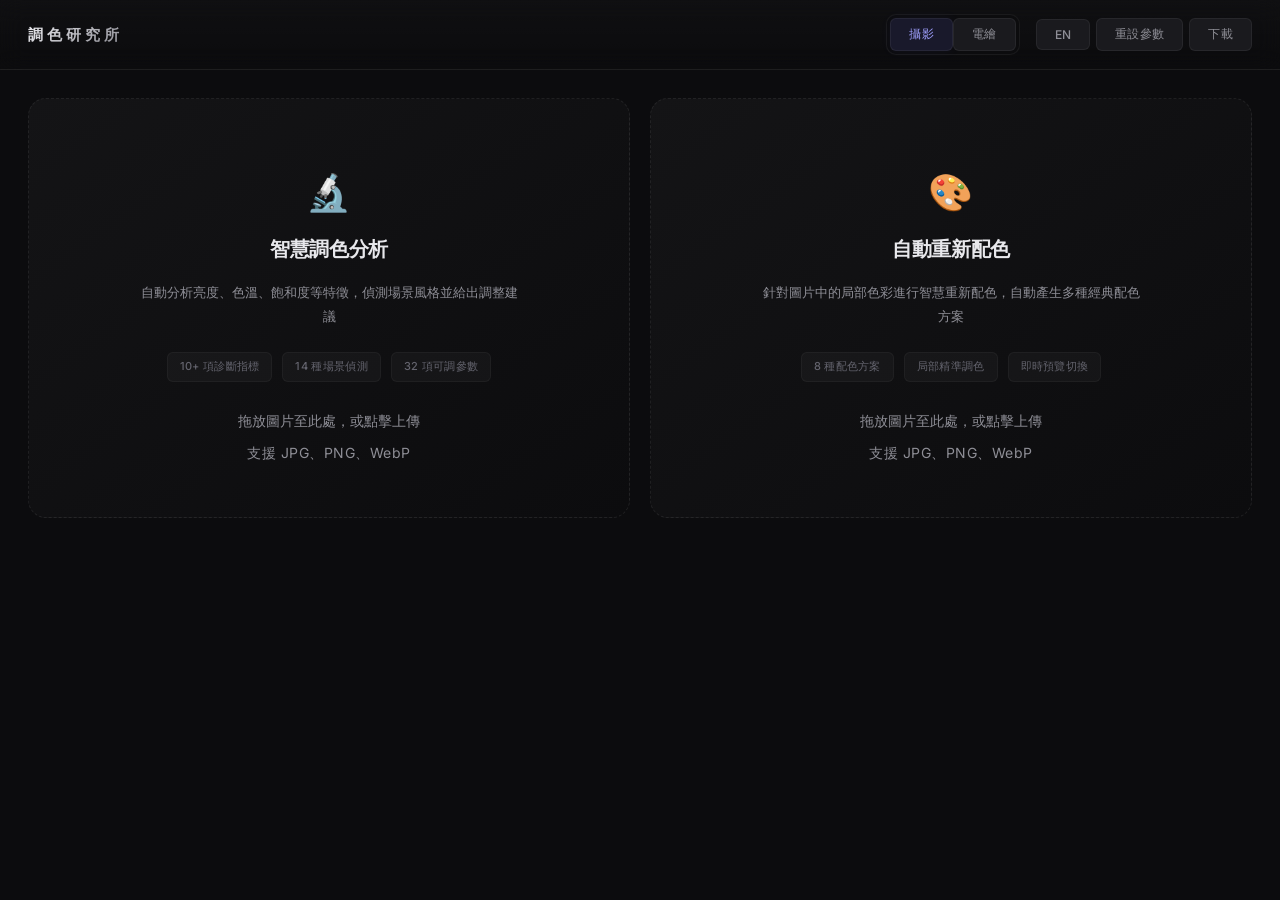
==== index.html @ 65591a21 "Add smart recolor engine and rebrand to ToneLab Introduce js/recolor.js with 8 color harmony schemes" ====
<!DOCTYPE html>
<html lang="zh-Hant">
<head>
  <meta charset="UTF-8">
  <meta name="viewport" content="width=device-width, initial-scale=1.0">
  <title>ToneLab</title>
  <link rel="stylesheet" href="css/style.css?v=11">
</head>
<body>

  <header>
    <h1 id="app-title">調色研究所</h1>
    <div class="header-actions">
      <div class="mode-toggle" id="mode-toggle">
        <button id="mode-photo" class="mode-btn active">攝影</button>
        <button id="mode-illustration" class="mode-btn">電繪</button>
      </div>
      <button id="lang-btn">EN</button>
      <button id="back-btn" class="hidden">返回</button>
      <button id="upload-btn" class="hidden">上傳新圖</button>
      <button id="reset-btn">重設參數</button>
      <button id="download-btn">下載</button>
    </div>
  </header>

  <!-- Dual-entry landing -->
  <div id="landing" class="landing">
    <div id="drop-zone" class="drop-zone-card" data-mode="tonelab">
      <div class="drop-card-header">
        <span class="drop-card-icon">🔬</span>
        <h2 id="landing-tone-title" class="drop-card-title">智慧調色分析</h2>
      </div>
      <p id="landing-tone-desc" class="drop-card-desc">自動分析亮度、色溫、飽和度等特徵，偵測場景風格並給出調整建議</p>
      <div class="drop-card-features">
        <span id="landing-tone-f1">10+ 項診斷指標</span>
        <span id="landing-tone-f2">14 種場景偵測</span>
        <span id="landing-tone-f3">32 項可調參數</span>
      </div>
      <div class="drop-card-action">
        <p id="drop-text">拖放圖片至此處，或點擊上傳</p>
        <p id="drop-hint" class="drop-hint">支援 JPG、PNG、WebP</p>
      </div>
    </div>

    <div id="drop-zone-recolor" class="drop-zone-card" data-mode="recolor">
      <div class="drop-card-header">
        <span class="drop-card-icon">🎨</span>
        <h2 id="landing-recolor-title" class="drop-card-title">自動重新配色</h2>
      </div>
      <p id="landing-recolor-desc" class="drop-card-desc">針對圖片中的局部色彩進行智慧重新配色，自動產生多種經典配色方案</p>
      <div class="drop-card-features">
        <span id="landing-recolor-f1">8 種配色方案</span>
        <span id="landing-recolor-f2">局部精準調色</span>
        <span id="landing-recolor-f3">即時預覽切換</span>
      </div>
      <div class="drop-card-action">
        <p id="drop-text-recolor">拖放圖片至此處，或點擊上傳</p>
        <p class="drop-hint" id="drop-hint-recolor">支援 JPG、PNG、WebP</p>
      </div>
    </div>
  </div>
  <input type="file" id="file-input" accept="image/*">
  <input type="file" id="file-input-recolor" accept="image/*">

  <!-- Processing overlay -->
  <div id="processing-overlay" class="hidden">處理中...</div>

  <!-- Workspace (hidden until image loaded) -->
  <div class="workspace hidden">

    <!-- Image comparison -->
    <div class="image-panels">
      <div class="image-panel">
        <h2 id="title-original">原圖</h2>
        <div class="canvas-wrap">
          <canvas id="original-canvas"></canvas>
        </div>
        <div class="histogram-row">
          <div class="histogram-cell"><canvas id="hist-orig-lum" width="256" height="48"></canvas><span class="hist-label-lum">亮度</span></div>
          <div class="histogram-cell"><canvas id="hist-orig-r" width="256" height="48"></canvas><span>R</span></div>
          <div class="histogram-cell"><canvas id="hist-orig-g" width="256" height="48"></canvas><span>G</span></div>
          <div class="histogram-cell"><canvas id="hist-orig-b" width="256" height="48"></canvas><span>B</span></div>
        </div>
      </div>
      <div class="image-panel">
        <h2 id="title-adjusted">調整後</h2>
        <div class="canvas-wrap">
          <canvas id="adjusted-canvas"></canvas>
        </div>
        <div class="histogram-row">
          <div class="histogram-cell"><canvas id="hist-adj-lum" width="256" height="48"></canvas><span class="hist-label-lum">亮度</span></div>
          <div class="histogram-cell"><canvas id="hist-adj-r" width="256" height="48"></canvas><span>R</span></div>
          <div class="histogram-cell"><canvas id="hist-adj-g" width="256" height="48"></canvas><span>G</span></div>
          <div class="histogram-cell"><canvas id="hist-adj-b" width="256" height="48"></canvas><span>B</span></div>
        </div>
      </div>
    </div>

    <!-- Scene Detection -->
    <div class="section-title" id="title-scenes">偵測到的場景風格</div>
    <div id="scenes-panel" class="scenes-row"></div>

    <!-- Diagnosis -->
    <div class="section-title" id="title-diagnosis">診斷結果</div>
    <div class="diagnosis-panels">
      <div class="diagnosis-column">
        <h3 class="diag-column-title" id="diag-title-original">原圖</h3>
        <div id="diagnosis-panel"></div>
      </div>
      <div class="diagnosis-column">
        <h3 class="diag-column-title" id="diag-title-adjusted">調整後</h3>
        <div id="diagnosis-panel-adjusted"></div>
      </div>
    </div>

    <!-- Active adjustments -->
    <div class="section-title" id="title-adjustments">啟用的調整項目</div>
    <div id="adjustments-panel"></div>

    <!-- Presets -->
    <div class="section-title" id="title-presets">預設組合</div>
    <div id="presets-panel" class="presets-grid"></div>

    <!-- Parameter controls -->
    <div class="section-title" id="title-parameters">參數設定</div>
    <div id="controls-panel" class="controls-grid"></div>

  </div>

  <!-- Recolor Workspace (hidden until recolor image loaded) -->
  <div class="recolor-workspace hidden">
    <div class="image-panels">
      <div class="image-panel">
        <h2 id="recolor-title-original">原圖</h2>
        <div class="canvas-wrap">
          <canvas id="recolor-original-canvas"></canvas>
        </div>
      </div>
      <div class="image-panel recolor-result-panel">
        <div class="recolor-result-header">
          <button id="recolor-prev" class="recolor-nav-btn">&larr;</button>
          <h2 id="recolor-scheme-name">配色方案</h2>
          <span id="recolor-scheme-counter" class="recolor-counter">1 / 8</span>
          <button id="recolor-next" class="recolor-nav-btn">&rarr;</button>
        </div>
        <div class="canvas-wrap">
          <canvas id="recolor-adjusted-canvas"></canvas>
        </div>
      </div>
    </div>

    <!-- Recolor Controls -->
    <div class="section-title" id="recolor-title-controls">配色控制</div>
    <div class="recolor-controls-panel" id="recolor-controls-panel">
      <div class="recolor-control-group">
        <div class="recolor-control-header">
          <label class="recolor-control-label" id="recolor-strength-label">效果強度</label>
          <span class="recolor-control-value" id="recolor-strength-value">60%</span>
        </div>
        <input type="range" id="recolor-strength-slider" class="recolor-slider" min="0" max="100" value="60" step="1">
      </div>
      <div class="recolor-control-group recolor-skin-group">
        <div class="recolor-control-header">
          <label class="recolor-control-label" id="recolor-skin-label">膚色保護</label>
          <span class="recolor-control-value" id="recolor-skin-value">0%</span>
        </div>
        <input type="range" id="recolor-skin-slider" class="recolor-slider recolor-skin-range" min="0" max="100" value="0" step="1">
      </div>
      <div class="recolor-control-group recolor-vibrance-group">
        <div class="recolor-control-header">
          <label class="recolor-control-label" id="recolor-vibrance-label">智慧飽和度</label>
          <span class="recolor-control-value" id="recolor-vibrance-value">0</span>
        </div>
        <input type="range" id="recolor-vibrance-slider" class="recolor-slider recolor-vibrance-range" min="-100" max="100" value="0" step="1">
      </div>
      <div class="recolor-control-group recolor-hue-group">
        <div class="recolor-control-header">
          <label class="recolor-control-label" id="recolor-hue-label">基準色相</label>
          <div class="recolor-hue-actions">
            <span class="recolor-control-value" id="recolor-hue-value">自動</span>
            <button id="recolor-hue-auto-btn" class="recolor-auto-btn active" type="button">Auto</button>
          </div>
        </div>
        <div class="recolor-hue-slider-wrap">
          <input type="range" id="recolor-hue-slider" class="recolor-slider recolor-hue-range" min="0" max="360" value="0" step="1">
          <div class="recolor-hue-indicator" id="recolor-hue-indicator"></div>
        </div>
      </div>
    </div>

    <!-- Palette comparison -->
    <div class="section-title" id="recolor-title-palette">配色對照</div>
    <div class="recolor-palette-comparison">
      <div class="recolor-palette-group">
        <span class="diag-label" id="recolor-palette-orig-label">原始色盤</span>
        <div id="recolor-palette-original" class="color-swatches"></div>
      </div>
      <div class="recolor-palette-arrow">→</div>
      <div class="recolor-palette-group">
        <span class="diag-label" id="recolor-palette-new-label">新色盤</span>
        <div id="recolor-palette-new" class="color-swatches"></div>
      </div>
    </div>

    <!-- Scheme selector dots -->
    <div class="section-title" id="recolor-title-schemes">所有配色方案</div>
    <div id="recolor-schemes-panel" class="recolor-schemes-row"></div>

    <!-- Scene Detection (from original image) -->
    <div class="section-title" id="recolor-title-scenes">偵測到的場景風格</div>
    <div id="recolor-scenes-panel" class="scenes-row"></div>

    <!-- Diagnosis (original vs auto-corrected) -->
    <div class="section-title" id="recolor-title-diagnosis">診斷結果</div>
    <div class="diagnosis-panels">
      <div class="diagnosis-column">
        <h3 class="diag-column-title" id="recolor-diag-title-original">原圖</h3>
        <div id="recolor-diagnosis-panel"></div>
      </div>
      <div class="diagnosis-column">
        <h3 class="diag-column-title" id="recolor-diag-title-adjusted">校正後</h3>
        <div id="recolor-diagnosis-panel-adjusted"></div>
      </div>
    </div>

    <!-- Active auto-correction adjustments -->
    <div class="section-title" id="recolor-title-adjustments">自動校正項目</div>
    <div id="recolor-adjustments-panel"></div>
  </div>

  <!-- Scripts: loaded in dependency order -->
  <script src="js/color.js?v=11"></script>
  <script src="js/stats.js?v=11"></script>
  <script src="js/lang.js?v=11"></script>
  <script src="js/analyzer.js?v=11"></script>
  <script src="js/scene.js?v=11"></script>
  <script src="js/strategy.js?v=11"></script>
  <script src="js/adjuster.js?v=11"></script>
  <script src="js/recolor.js?v=11"></script>
  <script src="js/main.js?v=11"></script>
</body>
</html>
---- css/style.css ----
/* style.css — Refined dark UI */

@import url('https://fonts.googleapis.com/css2?family=Inter:wght@300;400;500;600;700&family=JetBrains+Mono:wght@400;500;600&display=swap');

* {
  margin: 0;
  padding: 0;
  box-sizing: border-box;
}

:root {
  --bg-primary: #0c0c0e;
  --bg-secondary: #141416;
  --bg-tertiary: #1a1a1e;
  --bg-hover: #222228;
  --bg-elevated: #1e1e24;
  --border: rgba(255, 255, 255, 0.06);
  --border-subtle: rgba(255, 255, 255, 0.04);
  --border-accent: rgba(255, 255, 255, 0.12);
  --text-primary: #e8e8ec;
  --text-secondary: #8e8e96;
  --text-dim: #64646e;
  --accent: #7c7cff;
  --accent-soft: rgba(124, 124, 255, 0.12);
  --accent-glow: rgba(124, 124, 255, 0.06);
  --active: #a0a0ff;
  --inactive: #3a3a42;
  --green-soft: rgba(100, 200, 120, 0.15);
  --green-text: #7cd690;
  --radius-sm: 6px;
  --radius-md: 10px;
  --radius-lg: 14px;
  --radius-xl: 18px;
  --shadow-sm: 0 1px 2px rgba(0, 0, 0, 0.3);
  --shadow-md: 0 4px 16px rgba(0, 0, 0, 0.3);
  --shadow-lg: 0 8px 32px rgba(0, 0, 0, 0.4);
  --shadow-glow: 0 0 20px var(--accent-glow);
  --transition-fast: 0.15s cubic-bezier(0.4, 0, 0.2, 1);
  --transition-med: 0.25s cubic-bezier(0.4, 0, 0.2, 1);
  --transition-slow: 0.4s cubic-bezier(0.4, 0, 0.2, 1);
}

body {
  font-family: "Inter", -apple-system, BlinkMacSystemFont, "Segoe UI", sans-serif;
  background: var(--bg-primary);
  color: var(--text-primary);
  font-size: 13px;
  line-height: 1.6;
  min-height: 100vh;
  -webkit-font-smoothing: antialiased;
  -moz-osx-font-smoothing: grayscale;
}

/* --- Header --- */

header {
  padding: 14px 28px;
  border-bottom: 1px solid var(--border);
  display: flex;
  align-items: center;
  justify-content: space-between;
  background: linear-gradient(180deg, rgba(255,255,255,0.02) 0%, transparent 100%);
  backdrop-filter: blur(12px);
  -webkit-backdrop-filter: blur(12px);
  position: sticky;
  top: 0;
  z-index: 50;
}

header h1 {
  font-size: 15px;
  font-weight: 700;
  letter-spacing: 4px;
  text-transform: uppercase;
  color: var(--text-primary);
  background: linear-gradient(135deg, var(--text-primary) 0%, var(--text-secondary) 100%);
  -webkit-background-clip: text;
  -webkit-text-fill-color: transparent;
  background-clip: text;
}

.header-actions {
  display: flex;
  gap: 6px;
  align-items: center;
}

.header-actions button {
  padding: 7px 18px;
  background: var(--bg-tertiary);
  border: 1px solid var(--border);
  color: var(--text-secondary);
  font-family: inherit;
  font-size: 12px;
  font-weight: 500;
  cursor: pointer;
  border-radius: var(--radius-sm);
  transition: all var(--transition-fast);
  letter-spacing: 0.3px;
}

.header-actions button:hover {
  background: var(--bg-hover);
  color: var(--text-primary);
  border-color: var(--border-accent);
  transform: translateY(-1px);
  box-shadow: var(--shadow-sm);
}

.header-actions button:active {
  transform: translateY(0);
}

/* --- Mode Toggle --- */

.mode-toggle {
  display: flex;
  gap: 0;
  margin-right: 10px;
  background: var(--bg-primary);
  border-radius: var(--radius-md);
  padding: 3px;
  border: 1px solid var(--border);
}

.mode-btn {
  padding: 6px 16px;
  background: transparent;
  border: none;
  color: var(--text-dim);
  font-family: inherit;
  font-size: 12px;
  font-weight: 500;
  cursor: pointer;
  border-radius: var(--radius-sm);
  transition: all var(--transition-fast);
  letter-spacing: 0.3px;
}

.mode-btn.active {
  background: var(--accent-soft);
  color: var(--active);
  box-shadow: 0 0 12px var(--accent-glow);
}

.mode-btn:hover:not(.active) {
  color: var(--text-secondary);
  background: rgba(255, 255, 255, 0.03);
}

/* --- Landing Dual Entry --- */

.landing {
  display: grid;
  grid-template-columns: 1fr 1fr;
  gap: 20px;
  margin: 28px;
  min-height: 420px;
}

.drop-zone-card {
  padding: 48px 32px 36px;
  border: 1.5px dashed rgba(255, 255, 255, 0.08);
  text-align: center;
  cursor: pointer;
  transition: all var(--transition-med);
  border-radius: var(--radius-xl);
  background: linear-gradient(145deg, var(--bg-secondary) 0%, var(--bg-primary) 100%);
  position: relative;
  overflow: hidden;
  display: flex;
  flex-direction: column;
  justify-content: center;
  align-items: center;
}

.drop-zone-card::before {
  content: "";
  position: absolute;
  inset: 0;
  background: radial-gradient(ellipse at 50% 0%, var(--accent-glow) 0%, transparent 70%);
  opacity: 0;
  transition: opacity var(--transition-slow);
  pointer-events: none;
}

.drop-zone-card:hover::before,
.drop-zone-card.drag-over::before {
  opacity: 1;
}

.drop-zone-card:hover,
.drop-zone-card.drag-over {
  border-color: rgba(124, 124, 255, 0.25);
  background: linear-gradient(145deg, var(--bg-elevated) 0%, var(--bg-secondary) 100%);
  box-shadow: 0 0 40px var(--accent-glow), inset 0 1px 0 rgba(255,255,255,0.03);
}

.drop-card-header {
  position: relative;
  margin-bottom: 16px;
}

.drop-card-icon {
  font-size: 36px;
  display: block;
  margin-bottom: 12px;
}

.drop-card-title {
  font-size: 20px;
  font-weight: 700;
  color: var(--text-primary);
  letter-spacing: -0.3px;
  margin: 0;
}

.drop-card-desc {
  font-size: 13px;
  color: var(--text-secondary);
  line-height: 1.8;
  margin: 0 0 24px 0;
  max-width: 380px;
  position: relative;
}

.drop-card-features {
  display: flex;
  gap: 10px;
  justify-content: center;
  flex-wrap: wrap;
  margin-bottom: 28px;
  position: relative;
}

.drop-card-features span {
  font-size: 11px;
  color: var(--text-dim);
  padding: 5px 12px;
  background: rgba(255, 255, 255, 0.03);
  border: 1px solid var(--border-subtle);
  border-radius: var(--radius-sm);
  letter-spacing: 0.3px;
  font-weight: 500;
}

.drop-card-action {
  position: relative;
}

.drop-card-action p {
  color: var(--text-secondary);
  font-size: 14px;
  font-weight: 400;
}

.drop-hint {
  color: var(--text-dim);
  font-size: 11px;
  margin-top: 10px;
  letter-spacing: 0.5px;
}

#file-input,
#file-input-recolor {
  display: none;
}

.hidden {
  display: none !important;
}

/* --- Processing Overlay --- */

#processing-overlay {
  position: fixed;
  top: 0;
  left: 0;
  right: 0;
  bottom: 0;
  background: rgba(0, 0, 0, 0.7);
  backdrop-filter: blur(8px);
  -webkit-backdrop-filter: blur(8px);
  display: flex;
  align-items: center;
  justify-content: center;
  z-index: 100;
  color: var(--text-secondary);
  font-size: 15px;
  font-weight: 500;
  letter-spacing: 3px;
}

/* --- Workspace --- */

.workspace {
  padding: 20px 28px 40px;
  max-width: 1600px;
  margin: 0 auto;
}

/* --- Image Panels --- */

.image-panels {
  display: grid;
  grid-template-columns: 1fr 1fr;
  gap: 16px;
  margin-bottom: 24px;
}

.image-panel {
  background: var(--bg-secondary);
  border: 1px solid var(--border);
  border-radius: var(--radius-lg);
  overflow: hidden;
  transition: border-color var(--transition-fast);
}

.image-panel.drag-over {
  border-color: var(--accent);
  box-shadow: var(--shadow-glow);
}

.image-panel h2 {
  font-size: 11px;
  font-weight: 600;
  letter-spacing: 2px;
  text-transform: uppercase;
  color: var(--text-dim);
  padding: 12px 16px;
  border-bottom: 1px solid var(--border);
  background: linear-gradient(180deg, rgba(255,255,255,0.015) 0%, transparent 100%);
}

.canvas-wrap {
  padding: 10px;
  display: flex;
  justify-content: center;
  align-items: center;
  background: #08080a;
  min-height: 200px;
}

.canvas-wrap canvas {
  max-width: 100%;
  max-height: 50vh;
  display: block;
  border-radius: 4px;
}

/* --- Histograms --- */

.histogram-row {
  display: grid;
  grid-template-columns: repeat(4, 1fr);
  gap: 1px;
  background: var(--border);
  border-top: 1px solid var(--border);
}

.histogram-cell {
  background: var(--bg-secondary);
  padding: 6px;
}

.histogram-cell canvas {
  width: 100%;
  height: 48px;
  display: block;
}

.histogram-cell span {
  display: block;
  font-size: 9px;
  font-family: "JetBrains Mono", "SF Mono", monospace;
  color: var(--text-dim);
  text-align: center;
  margin-top: 3px;
  text-transform: uppercase;
  letter-spacing: 1.5px;
}

/* --- Diagnosis --- */

.diagnosis-panels {
  display: grid;
  grid-template-columns: 1fr 1fr;
  gap: 16px;
  margin-bottom: 16px;
}

.diag-column-title {
  font-size: 11px;
  font-weight: 600;
  letter-spacing: 2px;
  text-transform: uppercase;
  color: var(--text-dim);
  padding: 10px 0;
}

.section-title {
  font-size: 11px;
  font-weight: 600;
  letter-spacing: 2.5px;
  text-transform: uppercase;
  color: var(--text-secondary);
  padding: 16px 0 10px;
  border-bottom: 1px solid var(--border);
  margin-bottom: 12px;
  position: relative;
}

.section-title::after {
  content: "";
  position: absolute;
  bottom: -1px;
  left: 0;
  width: 32px;
  height: 1px;
  background: var(--accent);
  opacity: 0.5;
}

.diag-grid {
  display: grid;
  grid-template-columns: repeat(4, 1fr);
  gap: 8px;
  margin-bottom: 12px;
}

.diag-item {
  background: var(--bg-secondary);
  border: 1px solid var(--border);
  padding: 10px 12px;
  border-radius: var(--radius-sm);
  transition: all var(--transition-fast);
}

.diag-item:hover {
  border-color: var(--border-accent);
  background: var(--bg-elevated);
}

.diag-label {
  display: block;
  font-size: 10px;
  color: var(--text-dim);
  text-transform: uppercase;
  letter-spacing: 1px;
  margin-bottom: 6px;
  font-weight: 500;
}

.diag-value {
  display: block;
  font-size: 18px;
  font-weight: 700;
  font-family: "JetBrains Mono", "SF Mono", monospace;
  color: var(--text-primary);
  margin-bottom: 6px;
  letter-spacing: -0.5px;
}

.diag-bar {
  height: 3px;
  background: rgba(255, 255, 255, 0.04);
  border-radius: 2px;
  overflow: hidden;
}

.diag-bar-fill {
  height: 100%;
  background: linear-gradient(90deg, var(--accent) 0%, var(--active) 100%);
  border-radius: 2px;
  transition: width 0.4s cubic-bezier(0.4, 0, 0.2, 1);
}

.diag-bar-center {
  height: 3px;
  background: rgba(255, 255, 255, 0.04);
  border-radius: 2px;
  position: relative;
}

.diag-bar-center::before {
  content: "";
  position: absolute;
  left: 50%;
  top: 0;
  width: 1px;
  height: 100%;
  background: var(--text-dim);
}

.diag-bar-center-fill {
  position: absolute;
  top: -1px;
  width: 4px !important;
  height: 5px;
  background: var(--active);
  border-radius: 2px;
  transform: translateX(-50%);
  box-shadow: 0 0 6px var(--accent-glow);
}

.diag-extra-row {
  display: grid;
  grid-template-columns: 1fr 1fr;
  gap: 8px;
  margin-bottom: 12px;
}

.dominant-colors {
  background: var(--bg-secondary);
  border: 1px solid var(--border);
  padding: 10px 12px;
  border-radius: var(--radius-sm);
}

.color-swatches {
  display: flex;
  gap: 5px;
  margin-top: 8px;
}

.swatch {
  width: 32px;
  height: 32px;
  border: 1px solid rgba(255, 255, 255, 0.08);
  border-radius: var(--radius-sm);
  cursor: help;
  transition: transform var(--transition-fast), box-shadow var(--transition-fast);
}

.swatch:hover {
  transform: scale(1.15);
  box-shadow: var(--shadow-md);
}

/* --- Color Harmony --- */

.harmony-badge {
  margin-top: 8px;
  display: flex;
  align-items: center;
  gap: 8px;
}

.harmony-type {
  font-size: 12px;
  font-weight: 600;
  color: var(--text-primary);
}

.harmony-score {
  font-size: 10px;
  color: var(--text-dim);
  font-variant-numeric: tabular-nums;
  font-family: "JetBrains Mono", "SF Mono", monospace;
}

/* --- Region Analysis --- */

.region-analysis {
  background: var(--bg-secondary);
  border: 1px solid var(--border);
  padding: 10px 12px;
  border-radius: var(--radius-sm);
}

.region-grid-mini {
  display: grid;
  grid-template-columns: repeat(3, 1fr);
  gap: 2px;
  margin-top: 8px;
  margin-bottom: 10px;
  width: 72px;
}

.region-cell {
  width: 22px;
  height: 22px;
  border: 1px solid var(--border);
  border-radius: 3px;
}

.region-stats {
  display: grid;
  grid-template-columns: 1fr 1fr;
  gap: 6px;
}

.region-stat {
  display: flex;
  flex-direction: column;
}

.region-stat-label {
  font-size: 9px;
  color: var(--text-dim);
  text-transform: uppercase;
  letter-spacing: 0.5px;
  font-weight: 500;
}

.region-stat-value {
  font-size: 12px;
  font-weight: 600;
  font-family: "JetBrains Mono", "SF Mono", monospace;
  color: var(--text-primary);
}

/* --- Scene Detection --- */

.scenes-row {
  display: flex;
  gap: 8px;
  flex-wrap: wrap;
  margin-bottom: 16px;
}

.scene-empty {
  color: var(--text-dim);
  font-size: 12px;
  padding: 10px 0;
}

.scene-tag {
  background: var(--bg-secondary);
  border: 1px solid rgba(124, 124, 255, 0.2);
  padding: 10px 14px;
  min-width: 110px;
  cursor: pointer;
  position: relative;
  border-radius: var(--radius-sm);
  transition: all var(--transition-fast);
  z-index: 1;
}

.scene-tag-open,
.scene-tag:has(.scene-popup) {
  z-index: 101;
}

.scene-tag:hover {
  background: var(--bg-elevated);
  border-color: rgba(124, 124, 255, 0.35);
  transform: translateY(-1px);
  box-shadow: 0 4px 12px rgba(0, 0, 0, 0.2), 0 0 16px var(--accent-glow);
}

.scene-tag-inactive {
  opacity: 0.35;
  border-color: var(--border);
}

.scene-tag-inactive .scene-bar-fill {
  background: var(--text-dim);
}

.scene-name {
  display: block;
  font-size: 12px;
  font-weight: 600;
  color: var(--text-primary);
  margin-bottom: 6px;
}

.scene-bar {
  height: 3px;
  background: rgba(255, 255, 255, 0.04);
  border-radius: 2px;
  overflow: hidden;
  margin-bottom: 4px;
}

.scene-bar-fill {
  height: 100%;
  background: linear-gradient(90deg, var(--accent) 0%, var(--active) 100%);
  border-radius: 2px;
  transition: width 0.4s cubic-bezier(0.4, 0, 0.2, 1);
}

.scene-confidence {
  font-size: 10px;
  color: var(--text-dim);
  font-variant-numeric: tabular-nums;
  font-family: "JetBrains Mono", "SF Mono", monospace;
}

/* --- Scene Explanation Popup --- */

.scene-popup {
  position: absolute;
  top: calc(100% + 8px);
  left: 0;
  z-index: 100;
  background: #0c0c0e;
  border: 1px solid var(--border-accent);
  padding: 12px 14px;
  min-width: 240px;
  max-width: 320px;
  border-radius: var(--radius-md);
  box-shadow: var(--shadow-lg);
  cursor: default;
  animation: popupFadeIn 0.15s ease-out;
  isolation: isolate;
}

@keyframes popupFadeIn {
  from { opacity: 0; transform: translateY(-4px); }
  to { opacity: 1; transform: translateY(0); }
}

.scene-popup-header {
  font-size: 11px;
  color: var(--text-secondary);
  margin-bottom: 10px;
  line-height: 1.5;
}

.scene-popup-title {
  font-size: 10px;
  font-weight: 600;
  color: var(--text-dim);
  text-transform: uppercase;
  letter-spacing: 0.5px;
  margin-bottom: 8px;
}

.scene-popup-factor {
  display: flex;
  align-items: center;
  gap: 8px;
  margin-bottom: 5px;
}

.scene-popup-factor-name {
  font-size: 11px;
  color: var(--text-primary);
  min-width: 90px;
  flex-shrink: 0;
}

.scene-popup-factor-bar {
  flex: 1;
  height: 3px;
  background: rgba(255, 255, 255, 0.04);
  border-radius: 2px;
  overflow: hidden;
}

.scene-popup-factor-fill {
  height: 100%;
  background: linear-gradient(90deg, var(--accent), var(--active));
  border-radius: 2px;
  transition: width 0.3s;
}

.scene-popup-factor-val {
  font-size: 10px;
  color: var(--text-dim);
  min-width: 28px;
  text-align: right;
  font-variant-numeric: tabular-nums;
  font-family: "JetBrains Mono", "SF Mono", monospace;
}

.scene-popup-close {
  font-size: 10px;
  color: var(--text-dim);
  text-align: center;
  margin-top: 10px;
  padding-top: 8px;
  border-top: 1px solid var(--border);
}

/* --- Active Adjustments --- */

.adj-item {
  display: flex;
  align-items: center;
  gap: 10px;
  padding: 8px 12px;
  border: 1px solid var(--border);
  margin-bottom: 4px;
  background: var(--bg-secondary);
  font-size: 12px;
  border-radius: var(--radius-sm);
  transition: all var(--transition-fast);
}

.adj-item:hover {
  background: var(--bg-elevated);
}

.adj-item.active {
  border-color: rgba(124, 124, 255, 0.2);
  background: linear-gradient(135deg, var(--bg-secondary) 0%, rgba(124, 124, 255, 0.03) 100%);
}

.adj-indicator {
  font-size: 10px;
  color: var(--inactive);
  transition: color var(--transition-fast);
}

.adj-item.active .adj-indicator {
  color: var(--active);
}

.adj-type {
  font-weight: 600;
  min-width: 140px;
  color: var(--text-primary);
}

.adj-item.inactive .adj-type {
  color: var(--text-dim);
}

.adj-reason {
  color: var(--text-secondary);
  flex: 1;
}

.adj-item.inactive .adj-reason {
  color: var(--text-dim);
}

.adj-amount {
  font-weight: 600;
  font-family: "JetBrains Mono", "SF Mono", monospace;
  color: var(--active);
  min-width: 44px;
  text-align: right;
}

.adj-scene-badge {
  font-size: 10px;
  padding: 2px 8px;
  border: 1px solid var(--border);
  background: var(--bg-tertiary);
  white-space: nowrap;
  border-radius: var(--radius-sm);
  font-weight: 500;
}

.adj-scene-badge.suppress {
  color: var(--text-dim);
}

.adj-scene-badge.enhance {
  color: var(--green-text);
  border-color: rgba(100, 200, 120, 0.2);
  background: var(--green-soft);
}

.adj-item.scene-suppressed {
  border-color: var(--border);
  opacity: 0.5;
}

.adj-item.scene-suppressed .adj-indicator {
  color: var(--text-dim);
}

/* --- Presets --- */

.presets-grid {
  display: grid;
  grid-template-columns: repeat(5, 1fr);
  gap: 10px;
  margin-bottom: 20px;
}

.preset-slot {
  background: var(--bg-secondary);
  border: 1px solid var(--border);
  padding: 12px 10px;
  text-align: center;
  border-radius: var(--radius-md);
  transition: all var(--transition-fast);
}

.preset-slot:hover {
  border-color: var(--border-accent);
  background: var(--bg-elevated);
}

.preset-slot.has-data {
  border-color: rgba(124, 124, 255, 0.25);
  box-shadow: 0 0 12px var(--accent-glow);
}

.preset-name {
  font-size: 12px;
  font-weight: 600;
  color: var(--text-primary);
  margin-bottom: 8px;
  cursor: pointer;
  padding: 3px 6px;
  border: 1px solid transparent;
  background: transparent;
  min-height: 20px;
  display: block;
  width: 100%;
  text-align: center;
  font-family: inherit;
  border-radius: var(--radius-sm);
  transition: all var(--transition-fast);
}

.preset-name:hover {
  border-color: var(--border);
  background: rgba(255, 255, 255, 0.02);
}

.preset-name:focus {
  outline: none;
  border-color: var(--accent);
  background: var(--bg-tertiary);
  color: var(--text-primary);
  box-shadow: 0 0 0 2px var(--accent-soft);
}

.preset-empty-label {
  font-size: 11px;
  color: var(--text-dim);
  margin-bottom: 8px;
  min-height: 20px;
  line-height: 20px;
}

.preset-actions {
  display: flex;
  gap: 4px;
  justify-content: center;
}

.preset-actions button {
  padding: 4px 10px;
  font-size: 10px;
  font-family: inherit;
  font-weight: 500;
  background: var(--bg-tertiary);
  border: 1px solid var(--border);
  color: var(--text-secondary);
  cursor: pointer;
  border-radius: var(--radius-sm);
  transition: all var(--transition-fast);
}

.preset-actions button:hover {
  background: var(--bg-hover);
  color: var(--text-primary);
  border-color: var(--border-accent);
}

/* --- Controls --- */

.controls-grid {
  display: grid;
  grid-template-columns: repeat(3, 1fr);
  gap: 20px;
}

.control-section h3 {
  font-size: 10px;
  font-weight: 600;
  letter-spacing: 2px;
  text-transform: uppercase;
  color: var(--text-dim);
  padding-bottom: 10px;
  margin-bottom: 10px;
  border-bottom: 1px solid var(--border);
}

.control-row {
  display: grid;
  grid-template-columns: 1fr 1fr 44px;
  align-items: center;
  gap: 10px;
  padding: 4px 0;
}

.control-row label {
  font-size: 11px;
  color: var(--text-secondary);
  position: relative;
  font-weight: 400;
}

.control-tip {
  display: inline-flex;
  align-items: center;
  justify-content: center;
  width: 14px;
  height: 14px;
  font-size: 9px;
  font-weight: 700;
  color: var(--text-dim);
  border: 1px solid rgba(255, 255, 255, 0.08);
  border-radius: 50%;
  margin-left: 5px;
  cursor: help;
  vertical-align: middle;
  position: relative;
  transition: all var(--transition-fast);
}

.control-tip:hover {
  color: var(--text-primary);
  border-color: var(--text-secondary);
  background: rgba(255, 255, 255, 0.04);
}

.control-tip:hover::after {
  content: attr(data-tip);
  position: absolute;
  left: calc(100% + 10px);
  top: 50%;
  transform: translateY(-50%);
  background: var(--bg-primary);
  border: 1px solid var(--border-accent);
  color: var(--text-primary);
  font-size: 11px;
  font-weight: 400;
  line-height: 1.6;
  padding: 10px 12px;
  width: 260px;
  white-space: normal;
  z-index: 50;
  pointer-events: none;
  border-radius: var(--radius-sm);
  box-shadow: var(--shadow-lg);
}

.control-tip:hover::before {
  content: "";
  position: absolute;
  left: calc(100% + 6px);
  top: 50%;
  transform: translateY(-50%);
  border: 4px solid transparent;
  border-right-color: var(--border-accent);
  z-index: 51;
  pointer-events: none;
}

/* Custom range slider */
.control-row input[type="range"] {
  -webkit-appearance: none;
  appearance: none;
  width: 100%;
  height: 4px;
  background: rgba(255, 255, 255, 0.06);
  border-radius: 2px;
  outline: none;
  cursor: pointer;
  transition: background var(--transition-fast);
}

.control-row input[type="range"]:hover {
  background: rgba(255, 255, 255, 0.1);
}

.control-row input[type="range"]::-webkit-slider-thumb {
  -webkit-appearance: none;
  appearance: none;
  width: 14px;
  height: 14px;
  background: var(--text-primary);
  border-radius: 50%;
  cursor: pointer;
  border: none;
  box-shadow: 0 0 6px rgba(0, 0, 0, 0.4);
  transition: transform var(--transition-fast), box-shadow var(--transition-fast);
}

.control-row input[type="range"]::-webkit-slider-thumb:hover {
  transform: scale(1.2);
  box-shadow: 0 0 10px rgba(0, 0, 0, 0.5), 0 0 8px var(--accent-glow);
}

.control-row input[type="range"]::-moz-range-thumb {
  width: 14px;
  height: 14px;
  background: var(--text-primary);
  border-radius: 50%;
  cursor: pointer;
  border: none;
  box-shadow: 0 0 6px rgba(0, 0, 0, 0.4);
}

.control-value {
  font-size: 11px;
  font-family: "JetBrains Mono", "SF Mono", monospace;
  color: var(--text-dim);
  text-align: right;
  font-variant-numeric: tabular-nums;
}

/* --- Scrollbar --- */

::-webkit-scrollbar {
  width: 6px;
  height: 6px;
}

::-webkit-scrollbar-track {
  background: transparent;
}

::-webkit-scrollbar-thumb {
  background: rgba(255, 255, 255, 0.08);
  border-radius: 3px;
}

::-webkit-scrollbar-thumb:hover {
  background: rgba(255, 255, 255, 0.14);
}

/* --- Selection --- */

::selection {
  background: var(--accent-soft);
  color: var(--text-primary);
}

/* --- Recolor Workspace --- */

.recolor-workspace {
  padding: 20px 28px 40px;
  max-width: 1600px;
  margin: 0 auto;
}

.recolor-result-header {
  display: flex;
  align-items: center;
  gap: 12px;
  padding: 8px 16px;
  border-bottom: 1px solid var(--border);
  background: linear-gradient(180deg, rgba(255,255,255,0.015) 0%, transparent 100%);
}

.recolor-result-header h2 {
  font-size: 11px;
  font-weight: 600;
  letter-spacing: 2px;
  text-transform: uppercase;
  color: var(--text-dim);
  padding: 0;
  border: none;
  flex: 1;
  position: relative;
  cursor: help;
}

.recolor-scheme-tip {
  position: absolute;
  top: calc(100% + 12px);
  left: 0;
  z-index: 200;
  background: #0c0c0e;
  border: 1px solid var(--border-accent);
  padding: 14px 16px;
  min-width: 260px;
  max-width: 340px;
  border-radius: var(--radius-md);
  box-shadow: var(--shadow-lg);
  pointer-events: none;
  animation: popupFadeIn 0.15s ease-out;
  text-transform: none;
  letter-spacing: 0;
  font-weight: 400;
}

.recolor-scheme-tip::before {
  content: "";
  position: absolute;
  top: -5px;
  left: 24px;
  transform: rotate(45deg);
  width: 8px;
  height: 8px;
  background: #0c0c0e;
  border-top: 1px solid var(--border-accent);
  border-left: 1px solid var(--border-accent);
}

.recolor-scheme-tip-text {
  font-size: 12px;
  line-height: 1.7;
  color: var(--text-secondary);
}

.recolor-nav-btn {
  width: 32px;
  height: 32px;
  display: flex;
  align-items: center;
  justify-content: center;
  background: var(--bg-tertiary);
  border: 1px solid var(--border);
  color: var(--text-secondary);
  font-size: 16px;
  cursor: pointer;
  border-radius: var(--radius-sm);
  transition: all var(--transition-fast);
  flex-shrink: 0;
  padding: 0;
  font-family: inherit;
}

.recolor-nav-btn:hover {
  background: var(--bg-hover);
  color: var(--text-primary);
  border-color: var(--border-accent);
  transform: translateY(-1px);
  box-shadow: var(--shadow-sm);
}

.recolor-counter {
  font-size: 11px;
  font-family: "JetBrains Mono", "SF Mono", monospace;
  color: var(--text-dim);
  font-variant-numeric: tabular-nums;
  flex-shrink: 0;
}

/* Recolor controls panel */

.recolor-controls-panel {
  display: flex;
  gap: 24px;
  padding: 20px;
  background: var(--bg-secondary);
  border: 1px solid var(--border);
  border-radius: var(--radius-md);
  margin-bottom: 16px;
}

.recolor-control-group {
  flex: 1;
  min-width: 0;
}

.recolor-hue-group {
  flex: 1.2;
}

.recolor-control-header {
  display: flex;
  align-items: center;
  justify-content: space-between;
  margin-bottom: 10px;
}

.recolor-control-label {
  font-size: 12px;
  font-weight: 500;
  color: var(--text-secondary);
  letter-spacing: 0.5px;
}

.recolor-control-value {
  font-size: 12px;
  font-family: "JetBrains Mono", "SF Mono", monospace;
  color: var(--active);
  font-variant-numeric: tabular-nums;
}

.recolor-hue-actions {
  display: flex;
  align-items: center;
  gap: 8px;
}

.recolor-auto-btn {
  font-size: 10px;
  font-weight: 600;
  letter-spacing: 0.8px;
  text-transform: uppercase;
  padding: 3px 10px;
  border-radius: var(--radius-sm);
  border: 1px solid var(--border);
  background: var(--bg-tertiary);
  color: var(--text-dim);
  cursor: pointer;
  transition: all var(--transition-fast);
  font-family: inherit;
}

.recolor-auto-btn:hover {
  background: var(--bg-hover);
  color: var(--text-secondary);
  border-color: var(--border-accent);
}

.recolor-auto-btn.active {
  background: var(--accent-soft);
  color: var(--active);
  border-color: rgba(124, 124, 255, 0.4);
}

/* Slider base styling */

.recolor-slider {
  -webkit-appearance: none;
  appearance: none;
  width: 100%;
  height: 6px;
  border-radius: 3px;
  background: linear-gradient(90deg, var(--bg-tertiary), var(--accent));
  outline: none;
  cursor: pointer;
  transition: opacity var(--transition-fast);
}

.recolor-slider::-webkit-slider-thumb {
  -webkit-appearance: none;
  appearance: none;
  width: 18px;
  height: 18px;
  border-radius: 50%;
  background: var(--text-primary);
  border: 2px solid var(--accent);
  cursor: grab;
  box-shadow: 0 0 6px rgba(0, 0, 0, 0.4);
  transition: transform var(--transition-fast), box-shadow var(--transition-fast);
}

.recolor-slider::-webkit-slider-thumb:hover {
  transform: scale(1.15);
  box-shadow: 0 0 10px rgba(124, 124, 255, 0.4);
}

.recolor-slider::-webkit-slider-thumb:active {
  cursor: grabbing;
  transform: scale(1.05);
}

.recolor-slider::-moz-range-thumb {
  width: 18px;
  height: 18px;
  border-radius: 50%;
  background: var(--text-primary);
  border: 2px solid var(--accent);
  cursor: grab;
  box-shadow: 0 0 6px rgba(0, 0, 0, 0.4);
}

/* Skin protection slider — warm skin tone gradient */

.recolor-skin-range {
  background: linear-gradient(90deg,
    var(--bg-tertiary) 0%,
    #c8956c 40%,
    #e8b48a 70%,
    #f5d0b0 100%
  ) !important;
}

/* Vibrance slider — desaturated-to-saturated gradient */

.recolor-vibrance-range {
  background: linear-gradient(90deg,
    hsl(220, 5%, 55%) 0%,
    var(--bg-tertiary) 50%,
    hsl(220, 80%, 60%) 75%,
    hsl(340, 90%, 60%) 100%
  ) !important;
}

/* Hue slider — rainbow gradient */

.recolor-hue-slider-wrap {
  position: relative;
}

.recolor-hue-range {
  background: linear-gradient(90deg,
    hsl(0, 100%, 50%),
    hsl(30, 100%, 50%),
    hsl(60, 100%, 50%),
    hsl(90, 100%, 50%),
    hsl(120, 100%, 50%),
    hsl(150, 100%, 50%),
    hsl(180, 100%, 50%),
    hsl(210, 100%, 50%),
    hsl(240, 100%, 50%),
    hsl(270, 100%, 50%),
    hsl(300, 100%, 50%),
    hsl(330, 100%, 50%),
    hsl(360, 100%, 50%)
  ) !important;
}

.recolor-hue-range::-webkit-slider-thumb {
  border-color: #fff;
  box-shadow: 0 0 6px rgba(0, 0, 0, 0.6), inset 0 0 0 2px rgba(0, 0, 0, 0.2);
}

.recolor-hue-range::-moz-range-thumb {
  border-color: #fff;
  box-shadow: 0 0 6px rgba(0, 0, 0, 0.6), inset 0 0 0 2px rgba(0, 0, 0, 0.2);
}

.recolor-hue-indicator {
  position: absolute;
  top: -6px;
  right: 0;
  width: 20px;
  height: 20px;
  border-radius: 50%;
  border: 2px solid var(--border-accent);
  pointer-events: none;
  display: none;
}

/* Visual hint for hue slider when auto (still interactive) */

.recolor-hue-range.auto-active {
  opacity: 0.5;
}

/* Palette comparison */

.recolor-palette-comparison {
  display: flex;
  align-items: center;
  gap: 20px;
  padding: 16px;
  background: var(--bg-secondary);
  border: 1px solid var(--border);
  border-radius: var(--radius-md);
  margin-bottom: 16px;
}

.recolor-palette-group {
  flex: 1;
}

.recolor-palette-arrow {
  font-size: 20px;
  color: var(--text-dim);
  flex-shrink: 0;
}

/* Scheme selector */

.recolor-schemes-row {
  display: flex;
  gap: 8px;
  flex-wrap: wrap;
  margin-bottom: 16px;
}

.recolor-scheme-dot {
  padding: 10px 18px;
  background: var(--bg-secondary);
  border: 1px solid var(--border);
  border-radius: var(--radius-sm);
  cursor: pointer;
  transition: all var(--transition-fast);
}

.recolor-scheme-dot:hover {
  background: var(--bg-elevated);
  border-color: var(--border-accent);
  transform: translateY(-1px);
  box-shadow: var(--shadow-sm);
}

.recolor-scheme-dot.active {
  border-color: rgba(124, 124, 255, 0.4);
  background: var(--accent-soft);
  box-shadow: 0 0 12px var(--accent-glow);
}

.recolor-scheme-dot-name {
  font-size: 12px;
  font-weight: 500;
  color: var(--text-secondary);
}

.recolor-scheme-dot.active .recolor-scheme-dot-name {
  color: var(--active);
}

/* --- Responsive --- */

@media (max-width: 900px) {
  .image-panels {
    grid-template-columns: 1fr;
  }

  .diagnosis-panels {
    grid-template-columns: 1fr;
  }

  .diag-grid {
    grid-template-columns: repeat(2, 1fr);
  }

  .diag-extra-row {
    grid-template-columns: 1fr;
  }

  .controls-grid {
    grid-template-columns: 1fr;
  }

  .presets-grid {
    grid-template-columns: repeat(3, 1fr);
  }

  .landing {
    grid-template-columns: 1fr;
  }

  header {
    flex-direction: column;
    gap: 12px;
  }

  .header-actions {
    flex-wrap: wrap;
    justify-content: center;
  }

  .recolor-controls-panel {
    flex-direction: column;
    gap: 16px;
  }
}
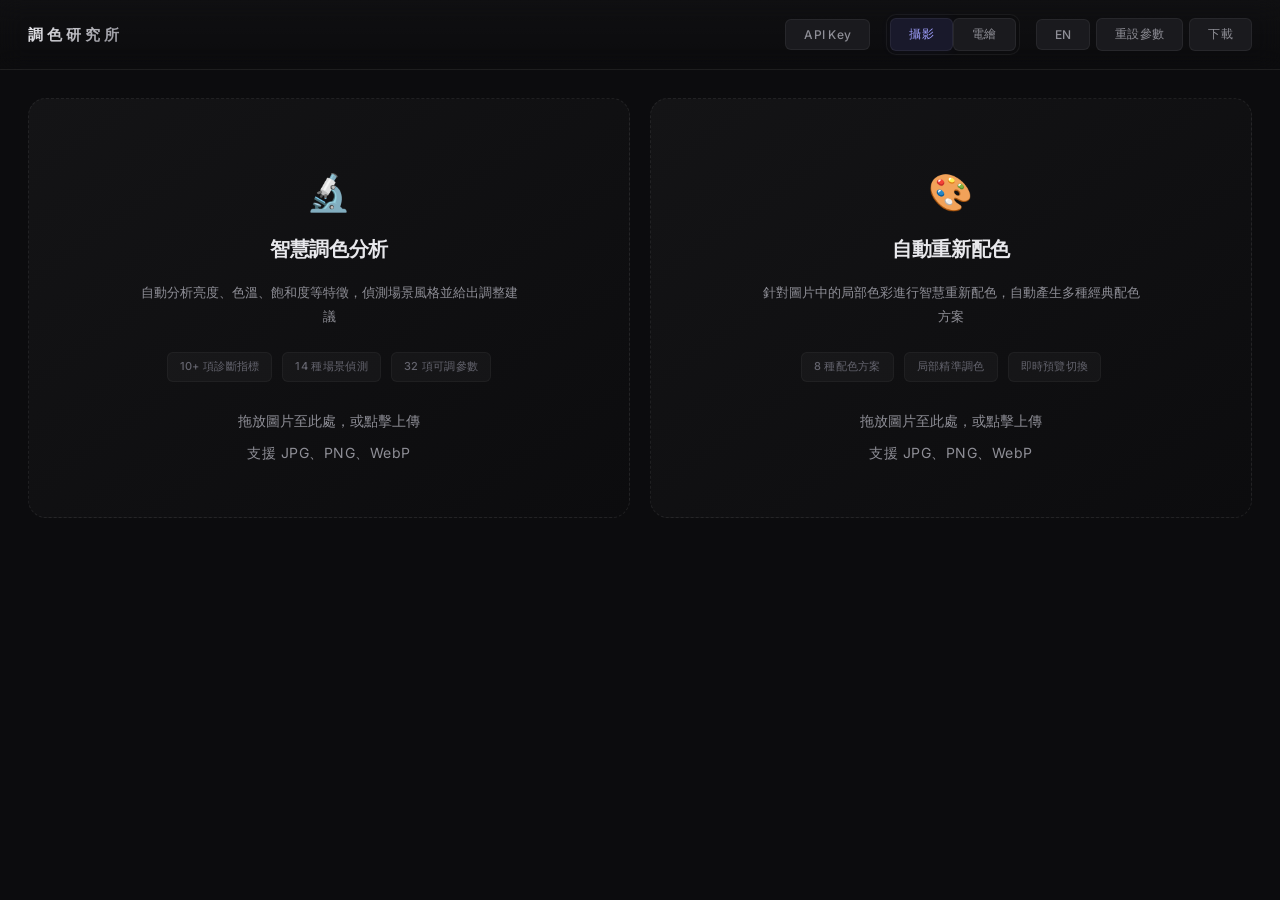
==== commit a6b8b53c: "Add AI recolor mode with API key management and compare view Integrate AI-powered recolor via API wi" ====
--- a/index.html
+++ b/index.html
@@ -4,13 +4,14 @@
   <meta charset="UTF-8">
   <meta name="viewport" content="width=device-width, initial-scale=1.0">
   <title>ToneLab</title>
-  <link rel="stylesheet" href="css/style.css?v=11">
+  <link rel="stylesheet" href="css/style.css?v=13">
 </head>
 <body>
 
   <header>
     <h1 id="app-title">調色研究所</h1>
     <div class="header-actions">
+      <button id="api-key-btn" class="api-key-btn" type="button">API Key</button>
       <div class="mode-toggle" id="mode-toggle">
         <button id="mode-photo" class="mode-btn active">攝影</button>
         <button id="mode-illustration" class="mode-btn">電繪</button>
@@ -63,7 +64,19 @@
   <input type="file" id="file-input-recolor" accept="image/*">
 
   <!-- Processing overlay -->
-  <div id="processing-overlay" class="hidden">處理中...</div>
+  <div id="processing-overlay" class="hidden">
+    <div class="pixel-loader">
+      <div class="pixel-coffee-scene">
+        <div class="pixel-steam">
+          <span></span><span></span><span></span>
+        </div>
+        <div class="pixel-cup"></div>
+        <div class="pixel-cup-shadow"></div>
+      </div>
+      <div class="pixel-dots"><span></span><span></span><span></span></div>
+      <span class="processing-text">處理中...</span>
+    </div>
+  </div>
 
   <!-- Workspace (hidden until image loaded) -->
   <div class="workspace hidden">
@@ -142,9 +155,22 @@
           <h2 id="recolor-scheme-name">配色方案</h2>
           <span id="recolor-scheme-counter" class="recolor-counter">1 / 8</span>
           <button id="recolor-next" class="recolor-nav-btn">&rarr;</button>
-        </div>
-        <div class="canvas-wrap">
+          <button id="ai-recolor-btn" class="ai-recolor-btn" type="button">AI</button>
+        </div>
+        <div class="canvas-wrap recolor-adjusted-wrap" id="recolor-adjusted-wrap">
           <canvas id="recolor-adjusted-canvas"></canvas>
+          <!-- AI comparison overlay (hidden until AI result ready) -->
+          <div id="ai-compare-container" class="ai-compare-container hidden">
+            <canvas id="recolor-ai-canvas"></canvas>
+            <div id="ai-compare-divider" class="ai-compare-divider">
+              <div class="ai-compare-handle">
+                <span class="ai-compare-arrow">&lsaquo;</span>
+                <span class="ai-compare-arrow">&rsaquo;</span>
+              </div>
+            </div>
+            <span class="ai-compare-label ai-compare-label-left">Programmatic</span>
+            <span class="ai-compare-label ai-compare-label-right">AI</span>
+          </div>
         </div>
       </div>
     </div>
@@ -228,15 +254,42 @@
     <div id="recolor-adjustments-panel"></div>
   </div>
 
+  <!-- API Key Modal -->
+  <div id="api-key-modal" class="modal-overlay hidden">
+    <div class="modal-dialog">
+      <h3 class="modal-title" id="api-key-modal-title">API Key 設定</h3>
+      <div class="modal-body">
+        <div class="modal-input-group">
+          <input type="password" id="api-key-input" class="modal-input" placeholder="Gemini API Key" autocomplete="off" spellcheck="false">
+          <button id="api-key-toggle" class="modal-input-toggle" type="button" title="Show/Hide">👁</button>
+        </div>
+        <label class="modal-checkbox-label">
+          <input type="checkbox" id="api-key-save-check">
+          <span id="api-key-save-text">允許將 Key 保存至本地檔案</span>
+        </label>
+        <div id="api-key-path-row" class="modal-path-row hidden">
+          <span class="modal-path-label" id="api-key-path-label">儲存路徑：</span>
+          <span class="modal-path-value" id="api-key-path-value">桌面</span>
+          <button id="api-key-path-change" class="modal-path-btn" type="button">變更</button>
+        </div>
+        <button id="api-key-load-btn" class="modal-load-btn" type="button">從檔案載入 Key</button>
+      </div>
+      <div class="modal-footer">
+        <button id="api-key-cancel" class="modal-btn modal-btn-secondary" type="button">取消</button>
+        <button id="api-key-confirm" class="modal-btn modal-btn-primary" type="button">確認</button>
+      </div>
+    </div>
+  </div>
+
   <!-- Scripts: loaded in dependency order -->
-  <script src="js/color.js?v=11"></script>
-  <script src="js/stats.js?v=11"></script>
-  <script src="js/lang.js?v=11"></script>
-  <script src="js/analyzer.js?v=11"></script>
-  <script src="js/scene.js?v=11"></script>
-  <script src="js/strategy.js?v=11"></script>
-  <script src="js/adjuster.js?v=11"></script>
-  <script src="js/recolor.js?v=11"></script>
-  <script src="js/main.js?v=11"></script>
+  <script src="js/color.js?v=13"></script>
+  <script src="js/stats.js?v=13"></script>
+  <script src="js/lang.js?v=13"></script>
+  <script src="js/analyzer.js?v=13"></script>
+  <script src="js/scene.js?v=13"></script>
+  <script src="js/strategy.js?v=13"></script>
+  <script src="js/adjuster.js?v=13"></script>
+  <script src="js/recolor.js?v=16"></script>
+  <script src="js/main.js?v=13"></script>
 </body>
 </html>
--- a/css/style.css
+++ b/css/style.css
@@ -148,6 +148,390 @@
   background: rgba(255, 255, 255, 0.03);
 }
 
+/* --- API Key Button (header) --- */
+
+.api-key-btn {
+  padding: 6px 14px;
+  background: var(--bg-tertiary);
+  border: 1px solid var(--border);
+  border-radius: var(--radius-sm);
+  color: var(--text-secondary);
+  font-family: "Inter", sans-serif;
+  font-size: 11px;
+  font-weight: 500;
+  cursor: pointer;
+  transition: all var(--transition-fast);
+  letter-spacing: 0.3px;
+  margin-right: 10px;
+}
+
+.api-key-btn:hover {
+  border-color: var(--accent);
+  color: var(--text-primary);
+}
+
+.api-key-btn.has-key {
+  border-color: var(--green-text);
+  color: var(--green-text);
+  background: var(--green-soft);
+}
+
+/* --- API Key Modal --- */
+
+.modal-overlay {
+  position: fixed;
+  top: 0;
+  left: 0;
+  right: 0;
+  bottom: 0;
+  background: rgba(0, 0, 0, 0.65);
+  backdrop-filter: blur(6px);
+  -webkit-backdrop-filter: blur(6px);
+  display: flex;
+  align-items: center;
+  justify-content: center;
+  z-index: 200;
+  animation: modalFadeIn 0.15s ease-out;
+}
+
+@keyframes modalFadeIn {
+  from { opacity: 0; }
+  to { opacity: 1; }
+}
+
+.modal-dialog {
+  background: var(--bg-secondary);
+  border: 1px solid var(--border-accent);
+  border-radius: var(--radius-lg);
+  padding: 24px;
+  width: 400px;
+  max-width: 90vw;
+  box-shadow: var(--shadow-lg);
+  animation: modalSlideIn 0.2s ease-out;
+}
+
+@keyframes modalSlideIn {
+  from { transform: translateY(-12px); opacity: 0; }
+  to { transform: translateY(0); opacity: 1; }
+}
+
+.modal-title {
+  font-size: 15px;
+  font-weight: 600;
+  color: var(--text-primary);
+  margin-bottom: 18px;
+}
+
+.modal-body {
+  display: flex;
+  flex-direction: column;
+  gap: 14px;
+}
+
+.modal-input-group {
+  display: flex;
+  align-items: center;
+  background: var(--bg-primary);
+  border: 1px solid var(--border);
+  border-radius: var(--radius-sm);
+  overflow: hidden;
+  transition: border-color var(--transition-fast);
+}
+
+.modal-input-group:focus-within {
+  border-color: var(--accent);
+  box-shadow: 0 0 0 2px var(--accent-glow);
+}
+
+.modal-input {
+  flex: 1;
+  padding: 10px 14px;
+  background: transparent;
+  border: none;
+  color: var(--text-primary);
+  font-family: "JetBrains Mono", "SF Mono", monospace;
+  font-size: 12px;
+  outline: none;
+  letter-spacing: 0.5px;
+}
+
+.modal-input::placeholder {
+  color: var(--text-dim);
+  font-family: "Inter", sans-serif;
+  letter-spacing: 0.3px;
+}
+
+.modal-input-toggle {
+  padding: 8px 10px;
+  background: transparent;
+  border: none;
+  border-left: 1px solid var(--border);
+  color: var(--text-dim);
+  cursor: pointer;
+  font-size: 13px;
+  transition: color var(--transition-fast);
+  line-height: 1;
+}
+
+.modal-input-toggle:hover {
+  color: var(--text-secondary);
+}
+
+.modal-checkbox-label {
+  display: flex;
+  align-items: center;
+  gap: 8px;
+  color: var(--text-secondary);
+  font-size: 12px;
+  cursor: pointer;
+  user-select: none;
+}
+
+.modal-checkbox-label input[type="checkbox"] {
+  width: 15px;
+  height: 15px;
+  accent-color: var(--accent);
+  cursor: pointer;
+  flex-shrink: 0;
+}
+
+.modal-path-row {
+  display: flex;
+  align-items: center;
+  gap: 8px;
+  padding: 8px 12px;
+  background: var(--bg-primary);
+  border-radius: var(--radius-sm);
+  border: 1px solid var(--border-subtle);
+  font-size: 11px;
+}
+
+.modal-path-label {
+  color: var(--text-dim);
+  white-space: nowrap;
+}
+
+.modal-path-value {
+  color: var(--text-secondary);
+  flex: 1;
+  overflow: hidden;
+  text-overflow: ellipsis;
+  white-space: nowrap;
+  font-family: "JetBrains Mono", "SF Mono", monospace;
+  font-size: 10px;
+}
+
+.modal-path-btn {
+  padding: 3px 10px;
+  background: var(--bg-tertiary);
+  border: 1px solid var(--border);
+  border-radius: var(--radius-sm);
+  color: var(--text-secondary);
+  font-size: 10px;
+  cursor: pointer;
+  transition: all var(--transition-fast);
+  white-space: nowrap;
+}
+
+.modal-path-btn:hover {
+  border-color: var(--accent);
+  color: var(--text-primary);
+}
+
+.modal-load-btn {
+  padding: 8px 14px;
+  background: var(--bg-tertiary);
+  border: 1px solid var(--border);
+  border-radius: var(--radius-sm);
+  color: var(--text-secondary);
+  font-size: 12px;
+  cursor: pointer;
+  transition: all var(--transition-fast);
+  text-align: center;
+}
+
+.modal-load-btn:hover {
+  border-color: var(--accent);
+  color: var(--text-primary);
+}
+
+.modal-footer {
+  display: flex;
+  justify-content: flex-end;
+  gap: 10px;
+  margin-top: 20px;
+}
+
+.modal-btn {
+  padding: 8px 20px;
+  border-radius: var(--radius-sm);
+  font-size: 12px;
+  font-weight: 500;
+  cursor: pointer;
+  transition: all var(--transition-fast);
+  border: 1px solid transparent;
+}
+
+.modal-btn-secondary {
+  background: transparent;
+  border-color: var(--border);
+  color: var(--text-secondary);
+}
+
+.modal-btn-secondary:hover {
+  border-color: var(--text-dim);
+  color: var(--text-primary);
+}
+
+.modal-btn-primary {
+  background: var(--accent);
+  color: #fff;
+  border-color: var(--accent);
+}
+
+.modal-btn-primary:hover {
+  background: var(--active);
+  border-color: var(--active);
+}
+
+/* --- AI Recolor Button --- */
+
+.ai-recolor-btn {
+  width: 42px;
+  height: 32px;
+  display: flex;
+  align-items: center;
+  justify-content: center;
+  background: linear-gradient(135deg, rgba(124, 124, 255, 0.15) 0%, rgba(180, 120, 255, 0.15) 100%);
+  border: 1px solid rgba(124, 124, 255, 0.25);
+  color: var(--active);
+  font-size: 12px;
+  font-weight: 700;
+  font-family: inherit;
+  cursor: pointer;
+  border-radius: var(--radius-sm);
+  transition: all var(--transition-fast);
+  flex-shrink: 0;
+  padding: 0;
+  letter-spacing: 1px;
+  margin-left: auto;
+}
+
+.ai-recolor-btn:hover {
+  background: linear-gradient(135deg, rgba(124, 124, 255, 0.25) 0%, rgba(180, 120, 255, 0.25) 100%);
+  border-color: rgba(124, 124, 255, 0.4);
+  transform: translateY(-1px);
+  box-shadow: 0 0 16px rgba(124, 124, 255, 0.15);
+}
+
+.ai-recolor-btn:active {
+  transform: translateY(0);
+}
+
+.ai-recolor-btn.loading {
+  pointer-events: none;
+  opacity: 0.6;
+  animation: ai-pulse 1.5s ease-in-out infinite;
+}
+
+@keyframes ai-pulse {
+  0%, 100% { opacity: 0.6; }
+  50% { opacity: 1; }
+}
+
+/* --- AI Compare Slider --- */
+
+.recolor-adjusted-wrap {
+  position: relative;
+}
+
+.ai-compare-container {
+  position: absolute;
+  top: 0;
+  left: 0;
+  right: 0;
+  bottom: 0;
+  overflow: hidden;
+  cursor: ew-resize;
+  user-select: none;
+  -webkit-user-select: none;
+}
+
+.ai-compare-container canvas {
+  position: absolute;
+  top: 50%;
+  left: 50%;
+  transform: translate(-50%, -50%);
+  max-width: calc(100% - 20px);
+  max-height: 50vh;
+  display: block;
+  border-radius: 4px;
+  clip-path: inset(0 0 0 50%);
+}
+
+.ai-compare-divider {
+  position: absolute;
+  top: 0;
+  bottom: 0;
+  left: 50%;
+  width: 3px;
+  background: rgba(255, 255, 255, 0.7);
+  transform: translateX(-50%);
+  z-index: 10;
+  pointer-events: none;
+  box-shadow: 0 0 8px rgba(0, 0, 0, 0.5);
+}
+
+.ai-compare-handle {
+  position: absolute;
+  top: 50%;
+  left: 50%;
+  transform: translate(-50%, -50%);
+  width: 36px;
+  height: 36px;
+  border-radius: 50%;
+  background: var(--bg-tertiary);
+  border: 2px solid rgba(255, 255, 255, 0.7);
+  display: flex;
+  align-items: center;
+  justify-content: center;
+  gap: 2px;
+  box-shadow: var(--shadow-md);
+  pointer-events: none;
+}
+
+.ai-compare-arrow {
+  color: rgba(255, 255, 255, 0.8);
+  font-size: 14px;
+  font-weight: 700;
+  line-height: 1;
+}
+
+.ai-compare-label {
+  position: absolute;
+  bottom: 16px;
+  padding: 4px 10px;
+  background: rgba(0, 0, 0, 0.65);
+  color: var(--text-secondary);
+  font-size: 10px;
+  font-weight: 600;
+  letter-spacing: 1px;
+  text-transform: uppercase;
+  border-radius: var(--radius-sm);
+  pointer-events: none;
+  z-index: 11;
+  backdrop-filter: blur(4px);
+  -webkit-backdrop-filter: blur(4px);
+}
+
+.ai-compare-label-left {
+  left: 16px;
+}
+
+.ai-compare-label-right {
+  right: 16px;
+}
+
 /* --- Landing Dual Entry --- */
 
 .landing {
@@ -289,6 +673,234 @@
   font-size: 15px;
   font-weight: 500;
   letter-spacing: 3px;
+}
+
+.pixel-loader {
+  display: flex;
+  flex-direction: column;
+  align-items: center;
+  gap: 20px;
+}
+
+/* --- Pixel Coffee Cup (3px grid, 15×16 pixels) --- */
+
+.pixel-coffee-scene {
+  position: relative;
+  width: 48px;
+  height: 76px;
+  margin-bottom: 4px;
+}
+
+/* Steam wisps — 3 animated columns rising from cup */
+.pixel-steam {
+  position: absolute;
+  top: 0;
+  left: 6px;
+  width: 36px;
+  height: 20px;
+}
+
+.pixel-steam span {
+  position: absolute;
+  bottom: 0;
+  width: 3px;
+  height: 3px;
+  background: transparent;
+  animation: steam-rise 2.4s ease-out infinite;
+}
+
+.pixel-steam span:nth-child(1) {
+  left: 4px;
+  box-shadow:
+    0 0 0 0 rgba(255, 255, 255, 0.5),
+    -3px -3px 0 0 rgba(255, 255, 255, 0.4),
+    0 -6px 0 0 rgba(255, 255, 255, 0.3),
+    3px -9px 0 0 rgba(255, 255, 255, 0.2),
+    0 -12px 0 0 rgba(255, 255, 255, 0.1);
+  animation-delay: 0s;
+}
+
+.pixel-steam span:nth-child(2) {
+  left: 15px;
+  box-shadow:
+    0 0 0 0 rgba(255, 255, 255, 0.5),
+    3px -3px 0 0 rgba(255, 255, 255, 0.4),
+    0 -6px 0 0 rgba(255, 255, 255, 0.3),
+    -3px -9px 0 0 rgba(255, 255, 255, 0.2),
+    0 -12px 0 0 rgba(255, 255, 255, 0.1);
+  animation-delay: 0.8s;
+}
+
+.pixel-steam span:nth-child(3) {
+  left: 26px;
+  box-shadow:
+    0 0 0 0 rgba(255, 255, 255, 0.5),
+    -3px -3px 0 0 rgba(255, 255, 255, 0.4),
+    0 -6px 0 0 rgba(255, 255, 255, 0.3),
+    3px -9px 0 0 rgba(255, 255, 255, 0.2),
+    0 -12px 0 0 rgba(255, 255, 255, 0.1);
+  animation-delay: 1.6s;
+}
+
+@keyframes steam-rise {
+  0% {
+    transform: translateY(0);
+    opacity: 0;
+  }
+  15% {
+    opacity: 1;
+  }
+  60% {
+    opacity: 0.5;
+  }
+  100% {
+    transform: translateY(-16px);
+    opacity: 0;
+  }
+}
+
+/* Coffee cup — 3px pixel grid, all colors inline */
+.pixel-cup {
+  position: absolute;
+  top: 22px;
+  left: 0;
+  width: 3px;
+  height: 3px;
+  background: transparent;
+  box-shadow:
+    /* ── Row 0 (y=0): Rim top — cols 3‑11 ── */
+    9px 0 0 0 #d4c4a8,  12px 0 0 0 #d4c4a8,  15px 0 0 0 #d4c4a8,
+    18px 0 0 0 #d4c4a8,  21px 0 0 0 #d4c4a8,  24px 0 0 0 #d4c4a8,
+    27px 0 0 0 #d4c4a8,  30px 0 0 0 #d4c4a8,  33px 0 0 0 #d4c4a8,
+    /* ── Row 1 (y=3): Rim wider — cols 2‑12 ── */
+    6px 3px 0 0 #d4c4a8,  9px 3px 0 0 #d4c4a8,  12px 3px 0 0 #d4c4a8,
+    15px 3px 0 0 #d4c4a8,  18px 3px 0 0 #d4c4a8,  21px 3px 0 0 #d4c4a8,
+    24px 3px 0 0 #d4c4a8,  27px 3px 0 0 #d4c4a8,  30px 3px 0 0 #d4c4a8,
+    33px 3px 0 0 #d4c4a8,  36px 3px 0 0 #d4c4a8,
+    /* ── Row 2 (y=6): Rim inner — cols 2,12 outer + 3‑11 inner ── */
+    6px 6px 0 0 #d4c4a8,  36px 6px 0 0 #d4c4a8,
+    9px 6px 0 0 #c4b494,  12px 6px 0 0 #c4b494,  15px 6px 0 0 #c4b494,
+    18px 6px 0 0 #c4b494,  21px 6px 0 0 #c4b494,  24px 6px 0 0 #c4b494,
+    27px 6px 0 0 #c4b494,  30px 6px 0 0 #c4b494,  33px 6px 0 0 #c4b494,
+    /* ── Row 3 (y=9): Coffee surface — cup edges + coffee ── */
+    6px 9px 0 0 #f0e6d3,  36px 9px 0 0 #f0e6d3,
+    9px 9px 0 0 #4a2c17,  12px 9px 0 0 #4a2c17,  15px 9px 0 0 #4a2c17,
+    18px 9px 0 0 #4a2c17,  21px 9px 0 0 #4a2c17,  24px 9px 0 0 #4a2c17,
+    27px 9px 0 0 #4a2c17,  30px 9px 0 0 #4a2c17,  33px 9px 0 0 #4a2c17,
+    /* ── Row 4 (y=12): Coffee highlights — alternating ── */
+    6px 12px 0 0 #f0e6d3,  36px 12px 0 0 #f0e6d3,
+    9px 12px 0 0 #4a2c17,  15px 12px 0 0 #4a2c17,
+    21px 12px 0 0 #4a2c17,  27px 12px 0 0 #4a2c17,  33px 12px 0 0 #4a2c17,
+    12px 12px 0 0 #6b3d22,  18px 12px 0 0 #6b3d22,
+    24px 12px 0 0 #6b3d22,  30px 12px 0 0 #6b3d22,
+    /* ── Row 5 (y=15): Coffee deep — darker ── */
+    6px 15px 0 0 #f0e6d3,  36px 15px 0 0 #f0e6d3,
+    9px 15px 0 0 #3e2211,  12px 15px 0 0 #3e2211,  15px 15px 0 0 #3e2211,
+    18px 15px 0 0 #3e2211,  21px 15px 0 0 #3e2211,  24px 15px 0 0 #3e2211,
+    27px 15px 0 0 #3e2211,  30px 15px 0 0 #3e2211,  33px 15px 0 0 #3e2211,
+    /* ── Row 6 (y=18): Cup body top + handle ── */
+    6px 18px 0 0 #f0e6d3,  9px 18px 0 0 #f0e6d3,  12px 18px 0 0 #f0e6d3,
+    15px 18px 0 0 #f0e6d3,  18px 18px 0 0 #f0e6d3,  21px 18px 0 0 #f0e6d3,
+    24px 18px 0 0 #f0e6d3,  27px 18px 0 0 #f0e6d3,  30px 18px 0 0 #f0e6d3,
+    33px 18px 0 0 #f0e6d3,  36px 18px 0 0 #f0e6d3,
+    39px 18px 0 0 #d4c4a8,  42px 18px 0 0 #d4c4a8,
+    /* ── Row 7 (y=21): Cup body + handle outer ── */
+    6px 21px 0 0 #f0e6d3,  9px 21px 0 0 #f0e6d3,
+    33px 21px 0 0 #f0e6d3,  36px 21px 0 0 #f0e6d3,
+    12px 21px 0 0 #e6dac4,  15px 21px 0 0 #e6dac4,  18px 21px 0 0 #e6dac4,
+    21px 21px 0 0 #e6dac4,  24px 21px 0 0 #e6dac4,  27px 21px 0 0 #e6dac4,
+    30px 21px 0 0 #e6dac4,
+    45px 21px 0 0 #d4c4a8,
+    /* ── Row 8 (y=24): Cup body + handle ── */
+    6px 24px 0 0 #ede1cd,  9px 24px 0 0 #ede1cd,
+    33px 24px 0 0 #ede1cd,  36px 24px 0 0 #ede1cd,
+    12px 24px 0 0 #e0d4be,  15px 24px 0 0 #e0d4be,  18px 24px 0 0 #e0d4be,
+    21px 24px 0 0 #e0d4be,  24px 24px 0 0 #e0d4be,  27px 24px 0 0 #e0d4be,
+    30px 24px 0 0 #e0d4be,
+    45px 24px 0 0 #d4c4a8,
+    /* ── Row 9 (y=27): Cup body + handle ── */
+    6px 27px 0 0 #e8dcc6,  9px 27px 0 0 #e8dcc6,
+    33px 27px 0 0 #e8dcc6,  36px 27px 0 0 #e8dcc6,
+    12px 27px 0 0 #daced6,  15px 27px 0 0 #daced6,  18px 27px 0 0 #daced6,
+    21px 27px 0 0 #daced6,  24px 27px 0 0 #daced6,  27px 27px 0 0 #daced6,
+    30px 27px 0 0 #daced6,
+    45px 27px 0 0 #d4c4a8,
+    /* ── Row 10 (y=30): Cup body bottom + handle ── */
+    6px 30px 0 0 #e4d8c0,  9px 30px 0 0 #e4d8c0,  12px 30px 0 0 #e4d8c0,
+    15px 30px 0 0 #e4d8c0,  18px 30px 0 0 #e4d8c0,  21px 30px 0 0 #e4d8c0,
+    24px 30px 0 0 #e4d8c0,  27px 30px 0 0 #e4d8c0,  30px 30px 0 0 #e4d8c0,
+    33px 30px 0 0 #e4d8c0,  36px 30px 0 0 #e4d8c0,
+    39px 30px 0 0 #d4c4a8,  42px 30px 0 0 #d4c4a8,
+    /* ── Row 11 (y=33): Cup narrowing ── */
+    9px 33px 0 0 #e0d4be,  12px 33px 0 0 #e0d4be,
+    30px 33px 0 0 #e0d4be,  33px 33px 0 0 #e0d4be,
+    15px 33px 0 0 #d8ccb4,  18px 33px 0 0 #d8ccb4,
+    21px 33px 0 0 #d8ccb4,  24px 33px 0 0 #d8ccb4,  27px 33px 0 0 #d8ccb4,
+    /* ── Row 12 (y=36): Cup base ── */
+    12px 36px 0 0 #d8ccb4,  15px 36px 0 0 #d8ccb4,  18px 36px 0 0 #d8ccb4,
+    21px 36px 0 0 #d8ccb4,  24px 36px 0 0 #d8ccb4,  27px 36px 0 0 #d8ccb4,
+    30px 36px 0 0 #d8ccb4,
+    /* ── Row 13 (y=39): Saucer top ── */
+    3px 39px 0 0 #d4c4a8,  6px 39px 0 0 #d4c4a8,  9px 39px 0 0 #d4c4a8,
+    12px 39px 0 0 #d4c4a8,  15px 39px 0 0 #d4c4a8,  18px 39px 0 0 #d4c4a8,
+    21px 39px 0 0 #d4c4a8,  24px 39px 0 0 #d4c4a8,  27px 39px 0 0 #d4c4a8,
+    30px 39px 0 0 #d4c4a8,  33px 39px 0 0 #d4c4a8,  36px 39px 0 0 #d4c4a8,
+    39px 39px 0 0 #d4c4a8,
+    /* ── Row 14 (y=42): Saucer wide — outer + inner shade ── */
+    0 42px 0 0 #d4c4a8,  3px 42px 0 0 #d4c4a8,
+    39px 42px 0 0 #d4c4a8,  42px 42px 0 0 #d4c4a8,
+    6px 42px 0 0 #c4b494,  9px 42px 0 0 #c4b494,  12px 42px 0 0 #c4b494,
+    15px 42px 0 0 #c4b494,  18px 42px 0 0 #c4b494,  21px 42px 0 0 #c4b494,
+    24px 42px 0 0 #c4b494,  27px 42px 0 0 #c4b494,  30px 42px 0 0 #c4b494,
+    33px 42px 0 0 #c4b494,  36px 42px 0 0 #c4b494,
+    /* ── Row 15 (y=45): Saucer bottom ── */
+    3px 45px 0 0 #d4c4a8,  6px 45px 0 0 #d4c4a8,  9px 45px 0 0 #d4c4a8,
+    12px 45px 0 0 #d4c4a8,  15px 45px 0 0 #d4c4a8,  18px 45px 0 0 #d4c4a8,
+    21px 45px 0 0 #d4c4a8,  24px 45px 0 0 #d4c4a8,  27px 45px 0 0 #d4c4a8,
+    30px 45px 0 0 #d4c4a8,  33px 45px 0 0 #d4c4a8,  36px 45px 0 0 #d4c4a8,
+    39px 45px 0 0 #d4c4a8;
+}
+
+.pixel-cup-shadow {
+  position: absolute;
+  top: 72px;
+  left: 50%;
+  width: 46px;
+  height: 3px;
+  margin-left: -23px;
+  background: rgba(255, 255, 255, 0.06);
+  border-radius: 50%;
+}
+
+/* --- Pixel Dots --- */
+
+.pixel-dots {
+  display: flex;
+  gap: 8px;
+}
+
+.pixel-dots span {
+  display: block;
+  width: 6px;
+  height: 6px;
+  background: var(--text-secondary);
+  animation: pixel-dot-jump 1.2s ease-in-out infinite;
+}
+
+.pixel-dots span:nth-child(2) { animation-delay: 0.15s; }
+.pixel-dots span:nth-child(3) { animation-delay: 0.3s; }
+
+@keyframes pixel-dot-jump {
+  0%, 60%, 100% { transform: translateY(0); opacity: 0.3; }
+  30% { transform: translateY(-8px); opacity: 1; }
+}
+
+/* --- Processing Text --- */
+
+.processing-text {
+  font-size: 13px;
+  color: var(--text-secondary);
+  letter-spacing: 2px;
 }
 
 /* --- Workspace --- */
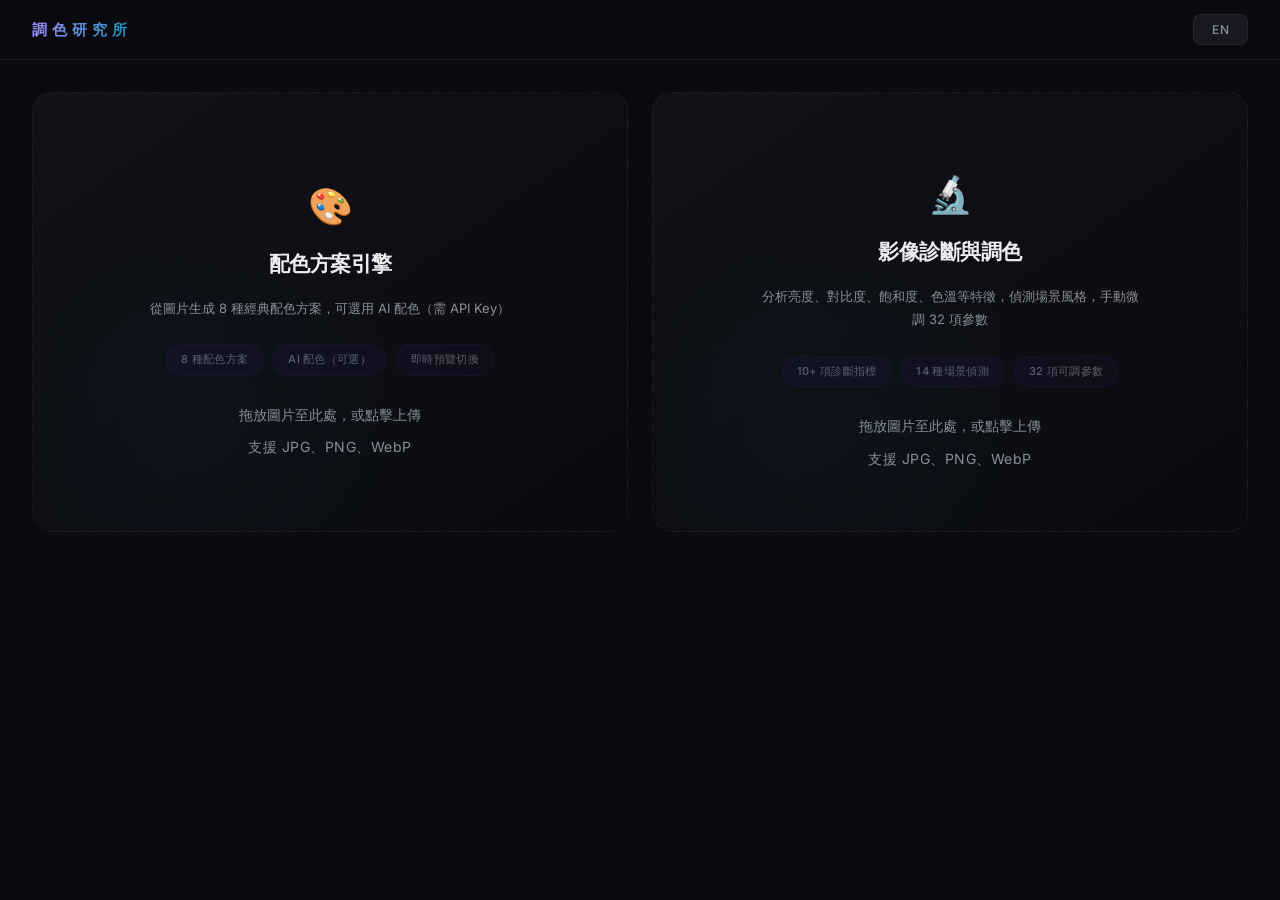
==== commit be1a54b7: "Add pipeline cache, character color detection, AI recolor, and alt palettes - Add noRecolor identity" ====
--- a/index.html
+++ b/index.html
@@ -4,34 +4,51 @@
   <meta charset="UTF-8">
   <meta name="viewport" content="width=device-width, initial-scale=1.0">
   <title>ToneLab</title>
-  <link rel="stylesheet" href="css/style.css?v=13">
+  <link rel="stylesheet" href="css/style.css?v=16">
 </head>
 <body>
 
   <header>
     <h1 id="app-title">調色研究所</h1>
     <div class="header-actions">
-      <button id="api-key-btn" class="api-key-btn" type="button">API Key</button>
-      <div class="mode-toggle" id="mode-toggle">
+      <button id="api-key-btn" class="api-key-btn hidden" type="button">API Key</button>
+      <div class="mode-toggle hidden" id="mode-toggle">
         <button id="mode-photo" class="mode-btn active">攝影</button>
         <button id="mode-illustration" class="mode-btn">電繪</button>
       </div>
       <button id="lang-btn">EN</button>
       <button id="back-btn" class="hidden">返回</button>
       <button id="upload-btn" class="hidden">上傳新圖</button>
-      <button id="reset-btn">重設參數</button>
-      <button id="download-btn">下載</button>
+      <button id="reset-btn" class="hidden">重設參數</button>
+      <button id="download-btn" class="hidden">下載</button>
     </div>
   </header>
 
   <!-- Dual-entry landing -->
   <div id="landing" class="landing">
+    <div id="drop-zone-recolor" class="drop-zone-card" data-mode="recolor">
+      <div class="drop-card-header">
+        <span class="drop-card-icon">🎨</span>
+        <h2 id="landing-recolor-title" class="drop-card-title">配色方案引擎</h2>
+      </div>
+      <p id="landing-recolor-desc" class="drop-card-desc">從圖片生成 8 種經典配色方案，可選用 AI 配色（需 API Key）</p>
+      <div class="drop-card-features">
+        <span id="landing-recolor-f1">8 種配色方案</span>
+        <span id="landing-recolor-f2">AI 配色（可選）</span>
+        <span id="landing-recolor-f3">即時預覽切換</span>
+      </div>
+      <div class="drop-card-action">
+        <p id="drop-text-recolor">拖放圖片至此處，或點擊上傳</p>
+        <p class="drop-hint" id="drop-hint-recolor">支援 JPG、PNG、WebP</p>
+      </div>
+    </div>
+
     <div id="drop-zone" class="drop-zone-card" data-mode="tonelab">
       <div class="drop-card-header">
         <span class="drop-card-icon">🔬</span>
-        <h2 id="landing-tone-title" class="drop-card-title">智慧調色分析</h2>
-      </div>
-      <p id="landing-tone-desc" class="drop-card-desc">自動分析亮度、色溫、飽和度等特徵，偵測場景風格並給出調整建議</p>
+        <h2 id="landing-tone-title" class="drop-card-title">影像診斷與調色</h2>
+      </div>
+      <p id="landing-tone-desc" class="drop-card-desc">分析亮度、對比度、飽和度、色溫等特徵，偵測場景風格，手動微調 32 項參數</p>
       <div class="drop-card-features">
         <span id="landing-tone-f1">10+ 項診斷指標</span>
         <span id="landing-tone-f2">14 種場景偵測</span>
@@ -40,23 +57,6 @@
       <div class="drop-card-action">
         <p id="drop-text">拖放圖片至此處，或點擊上傳</p>
         <p id="drop-hint" class="drop-hint">支援 JPG、PNG、WebP</p>
-      </div>
-    </div>
-
-    <div id="drop-zone-recolor" class="drop-zone-card" data-mode="recolor">
-      <div class="drop-card-header">
-        <span class="drop-card-icon">🎨</span>
-        <h2 id="landing-recolor-title" class="drop-card-title">自動重新配色</h2>
-      </div>
-      <p id="landing-recolor-desc" class="drop-card-desc">針對圖片中的局部色彩進行智慧重新配色，自動產生多種經典配色方案</p>
-      <div class="drop-card-features">
-        <span id="landing-recolor-f1">8 種配色方案</span>
-        <span id="landing-recolor-f2">局部精準調色</span>
-        <span id="landing-recolor-f3">即時預覽切換</span>
-      </div>
-      <div class="drop-card-action">
-        <p id="drop-text-recolor">拖放圖片至此處，或點擊上傳</p>
-        <p class="drop-hint" id="drop-hint-recolor">支援 JPG、PNG、WebP</p>
       </div>
     </div>
   </div>
@@ -168,10 +168,55 @@
                 <span class="ai-compare-arrow">&rsaquo;</span>
               </div>
             </div>
-            <span class="ai-compare-label ai-compare-label-left">Programmatic</span>
-            <span class="ai-compare-label ai-compare-label-right">AI</span>
+            <span class="ai-compare-label ai-compare-label-left" id="ai-compare-label-left">演算法</span>
+            <span class="ai-compare-label ai-compare-label-right" id="ai-compare-label-right">AI</span>
           </div>
         </div>
+      </div>
+    </div>
+
+    <!-- Palette comparison -->
+    <div class="section-title" id="recolor-title-palette">配色對照</div>
+    <div class="recolor-palette-comparison">
+      <div class="recolor-palette-group">
+        <span class="diag-label" id="recolor-palette-orig-label">原始色盤</span>
+        <div id="recolor-palette-original" class="color-swatches"></div>
+      </div>
+      <div class="recolor-palette-arrow">→</div>
+      <div class="recolor-palette-group">
+        <span class="diag-label" id="recolor-palette-new-label">新色盤</span>
+        <div id="recolor-palette-new" class="color-swatches"></div>
+      </div>
+      <div class="recolor-palette-alts">
+        <span class="diag-label recolor-alt-heading" id="recolor-alt-label">備選方案</span>
+        <div class="recolor-alt-row" id="recolor-alt-a" style="display:none;">
+          <button class="recolor-alt-btn" id="recolor-alt-a-btn" type="button">
+            <span class="recolor-alt-hue-dot" id="recolor-alt-a-dot"></span>
+            <span class="recolor-alt-name" id="recolor-alt-a-name"></span>
+            <div class="color-swatches recolor-alt-swatches" id="recolor-alt-a-swatches"></div>
+          </button>
+        </div>
+        <div class="recolor-alt-row" id="recolor-alt-b" style="display:none;">
+          <button class="recolor-alt-btn" id="recolor-alt-b-btn" type="button">
+            <span class="recolor-alt-hue-dot" id="recolor-alt-b-dot"></span>
+            <span class="recolor-alt-name" id="recolor-alt-b-name"></span>
+            <div class="color-swatches recolor-alt-swatches" id="recolor-alt-b-swatches"></div>
+          </button>
+        </div>
+      </div>
+    </div>
+
+    <!-- Detected character colors (skin & hair) -->
+    <div id="recolor-char-colors" class="recolor-char-colors" style="display:none;">
+      <div class="recolor-char-color-row" id="recolor-skin-color-row" style="display:none;">
+        <span class="diag-label" id="recolor-skin-color-label">膚色</span>
+        <div class="recolor-char-swatch" id="recolor-skin-swatch"></div>
+        <span class="recolor-char-rgb" id="recolor-skin-rgb"></span>
+      </div>
+      <div class="recolor-char-color-row" id="recolor-hair-color-row" style="display:none;">
+        <span class="diag-label" id="recolor-hair-color-label">髮色</span>
+        <div class="recolor-char-swatch" id="recolor-hair-swatch"></div>
+        <span class="recolor-char-rgb" id="recolor-hair-rgb"></span>
       </div>
     </div>
 
@@ -214,44 +259,37 @@
       </div>
     </div>
 
-    <!-- Palette comparison -->
-    <div class="section-title" id="recolor-title-palette">配色對照</div>
-    <div class="recolor-palette-comparison">
-      <div class="recolor-palette-group">
-        <span class="diag-label" id="recolor-palette-orig-label">原始色盤</span>
-        <div id="recolor-palette-original" class="color-swatches"></div>
-      </div>
-      <div class="recolor-palette-arrow">→</div>
-      <div class="recolor-palette-group">
-        <span class="diag-label" id="recolor-palette-new-label">新色盤</span>
-        <div id="recolor-palette-new" class="color-swatches"></div>
-      </div>
-    </div>
-
     <!-- Scheme selector dots -->
     <div class="section-title" id="recolor-title-schemes">所有配色方案</div>
     <div id="recolor-schemes-panel" class="recolor-schemes-row"></div>
 
-    <!-- Scene Detection (from original image) -->
-    <div class="section-title" id="recolor-title-scenes">偵測到的場景風格</div>
-    <div id="recolor-scenes-panel" class="scenes-row"></div>
-
-    <!-- Diagnosis (original vs auto-corrected) -->
-    <div class="section-title" id="recolor-title-diagnosis">診斷結果</div>
-    <div class="diagnosis-panels">
-      <div class="diagnosis-column">
-        <h3 class="diag-column-title" id="recolor-diag-title-original">原圖</h3>
-        <div id="recolor-diagnosis-panel"></div>
-      </div>
-      <div class="diagnosis-column">
-        <h3 class="diag-column-title" id="recolor-diag-title-adjusted">校正後</h3>
-        <div id="recolor-diagnosis-panel-adjusted"></div>
-      </div>
-    </div>
-
-    <!-- Active auto-correction adjustments -->
-    <div class="section-title" id="recolor-title-adjustments">自動校正項目</div>
-    <div id="recolor-adjustments-panel"></div>
+    <!-- Collapsible advanced analysis -->
+    <button id="recolor-analysis-toggle" class="recolor-analysis-toggle" type="button">
+      <span id="recolor-analysis-toggle-text">進階分析</span>
+      <span class="recolor-analysis-toggle-arrow">&#9660;</span>
+    </button>
+    <div id="recolor-analysis-collapsible" class="recolor-analysis-collapsible collapsed">
+      <!-- Scene Detection (from original image) -->
+      <div class="section-title" id="recolor-title-scenes">偵測到的場景風格</div>
+      <div id="recolor-scenes-panel" class="scenes-row"></div>
+
+      <!-- Diagnosis (original vs auto-corrected) -->
+      <div class="section-title" id="recolor-title-diagnosis">診斷結果</div>
+      <div class="diagnosis-panels">
+        <div class="diagnosis-column">
+          <h3 class="diag-column-title" id="recolor-diag-title-original">原圖</h3>
+          <div id="recolor-diagnosis-panel"></div>
+        </div>
+        <div class="diagnosis-column">
+          <h3 class="diag-column-title" id="recolor-diag-title-adjusted">校正後</h3>
+          <div id="recolor-diagnosis-panel-adjusted"></div>
+        </div>
+      </div>
+
+      <!-- Active auto-correction adjustments -->
+      <div class="section-title" id="recolor-title-adjustments">自動校正項目</div>
+      <div id="recolor-adjustments-panel"></div>
+    </div>
   </div>
 
   <!-- API Key Modal -->
@@ -284,12 +322,12 @@
   <!-- Scripts: loaded in dependency order -->
   <script src="js/color.js?v=13"></script>
   <script src="js/stats.js?v=13"></script>
-  <script src="js/lang.js?v=13"></script>
+  <script src="js/lang.js?v=17"></script>
   <script src="js/analyzer.js?v=13"></script>
   <script src="js/scene.js?v=13"></script>
   <script src="js/strategy.js?v=13"></script>
   <script src="js/adjuster.js?v=13"></script>
-  <script src="js/recolor.js?v=16"></script>
-  <script src="js/main.js?v=13"></script>
+  <script src="js/recolor.js?v=18"></script>
+  <script src="js/main.js?v=16"></script>
 </body>
 </html>
--- a/css/style.css
+++ b/css/style.css
@@ -9,35 +9,36 @@
 }
 
 :root {
-  --bg-primary: #0c0c0e;
-  --bg-secondary: #141416;
-  --bg-tertiary: #1a1a1e;
-  --bg-hover: #222228;
-  --bg-elevated: #1e1e24;
+  --bg-primary: #0a0a0f;
+  --bg-secondary: #111118;
+  --bg-tertiary: #181820;
+  --bg-hover: #1e1e2a;
+  --bg-elevated: #1a1a26;
   --border: rgba(255, 255, 255, 0.06);
   --border-subtle: rgba(255, 255, 255, 0.04);
   --border-accent: rgba(255, 255, 255, 0.12);
-  --text-primary: #e8e8ec;
-  --text-secondary: #8e8e96;
-  --text-dim: #64646e;
-  --accent: #7c7cff;
-  --accent-soft: rgba(124, 124, 255, 0.12);
-  --accent-glow: rgba(124, 124, 255, 0.06);
-  --active: #a0a0ff;
-  --inactive: #3a3a42;
-  --green-soft: rgba(100, 200, 120, 0.15);
-  --green-text: #7cd690;
-  --radius-sm: 6px;
-  --radius-md: 10px;
-  --radius-lg: 14px;
-  --radius-xl: 18px;
-  --shadow-sm: 0 1px 2px rgba(0, 0, 0, 0.3);
-  --shadow-md: 0 4px 16px rgba(0, 0, 0, 0.3);
-  --shadow-lg: 0 8px 32px rgba(0, 0, 0, 0.4);
-  --shadow-glow: 0 0 20px var(--accent-glow);
-  --transition-fast: 0.15s cubic-bezier(0.4, 0, 0.2, 1);
-  --transition-med: 0.25s cubic-bezier(0.4, 0, 0.2, 1);
-  --transition-slow: 0.4s cubic-bezier(0.4, 0, 0.2, 1);
+  --text-primary: #ededef;
+  --text-secondary: #8a8f98;
+  --text-dim: #5a5f6b;
+  --accent: #7C3AED;
+  --accent-secondary: #0891B2;
+  --accent-soft: rgba(124, 58, 237, 0.12);
+  --accent-glow: rgba(124, 58, 237, 0.08);
+  --active: #a78bfa;
+  --inactive: #33333e;
+  --green-soft: rgba(34, 197, 94, 0.12);
+  --green-text: #4ade80;
+  --radius-sm: 8px;
+  --radius-md: 12px;
+  --radius-lg: 16px;
+  --radius-xl: 20px;
+  --shadow-sm: 0 1px 3px rgba(0, 0, 0, 0.4);
+  --shadow-md: 0 4px 20px rgba(0, 0, 0, 0.35);
+  --shadow-lg: 0 8px 40px rgba(0, 0, 0, 0.5);
+  --shadow-glow: 0 0 24px var(--accent-glow);
+  --transition-fast: 0.15s cubic-bezier(0.16, 1, 0.3, 1);
+  --transition-med: 0.25s cubic-bezier(0.16, 1, 0.3, 1);
+  --transition-slow: 0.4s cubic-bezier(0.16, 1, 0.3, 1);
 }
 
 body {
@@ -54,14 +55,14 @@
 /* --- Header --- */
 
 header {
-  padding: 14px 28px;
+  padding: 14px 32px;
   border-bottom: 1px solid var(--border);
   display: flex;
   align-items: center;
   justify-content: space-between;
-  background: linear-gradient(180deg, rgba(255,255,255,0.02) 0%, transparent 100%);
-  backdrop-filter: blur(12px);
-  -webkit-backdrop-filter: blur(12px);
+  background: rgba(10, 10, 15, 0.85);
+  backdrop-filter: blur(20px) saturate(1.4);
+  -webkit-backdrop-filter: blur(20px) saturate(1.4);
   position: sticky;
   top: 0;
   z-index: 50;
@@ -70,10 +71,10 @@
 header h1 {
   font-size: 15px;
   font-weight: 700;
-  letter-spacing: 4px;
+  letter-spacing: 5px;
   text-transform: uppercase;
   color: var(--text-primary);
-  background: linear-gradient(135deg, var(--text-primary) 0%, var(--text-secondary) 100%);
+  background: linear-gradient(135deg, #a78bfa 0%, var(--accent-secondary) 100%);
   -webkit-background-clip: text;
   -webkit-text-fill-color: transparent;
   background-clip: text;
@@ -138,7 +139,7 @@
 }
 
 .mode-btn.active {
-  background: var(--accent-soft);
+  background: linear-gradient(135deg, rgba(124, 58, 237, 0.15) 0%, rgba(8, 145, 178, 0.1) 100%);
   color: var(--active);
   box-shadow: 0 0 12px var(--accent-glow);
 }
@@ -384,14 +385,15 @@
 }
 
 .modal-btn-primary {
-  background: var(--accent);
+  background: linear-gradient(135deg, var(--accent), rgba(8, 145, 178, 0.9));
   color: #fff;
   border-color: var(--accent);
 }
 
 .modal-btn-primary:hover {
-  background: var(--active);
+  background: linear-gradient(135deg, var(--active), var(--accent-secondary));
   border-color: var(--active);
+  box-shadow: 0 0 16px var(--accent-glow);
 }
 
 /* --- AI Recolor Button --- */
@@ -402,8 +404,8 @@
   display: flex;
   align-items: center;
   justify-content: center;
-  background: linear-gradient(135deg, rgba(124, 124, 255, 0.15) 0%, rgba(180, 120, 255, 0.15) 100%);
-  border: 1px solid rgba(124, 124, 255, 0.25);
+  background: linear-gradient(135deg, rgba(124, 58, 237, 0.18) 0%, rgba(8, 145, 178, 0.15) 100%);
+  border: 1px solid rgba(124, 58, 237, 0.3);
   color: var(--active);
   font-size: 12px;
   font-weight: 700;
@@ -418,10 +420,10 @@
 }
 
 .ai-recolor-btn:hover {
-  background: linear-gradient(135deg, rgba(124, 124, 255, 0.25) 0%, rgba(180, 120, 255, 0.25) 100%);
-  border-color: rgba(124, 124, 255, 0.4);
+  background: linear-gradient(135deg, rgba(124, 58, 237, 0.3) 0%, rgba(8, 145, 178, 0.25) 100%);
+  border-color: rgba(124, 58, 237, 0.5);
   transform: translateY(-1px);
-  box-shadow: 0 0 16px rgba(124, 124, 255, 0.15);
+  box-shadow: 0 0 20px rgba(124, 58, 237, 0.15);
 }
 
 .ai-recolor-btn:active {
@@ -537,14 +539,14 @@
 .landing {
   display: grid;
   grid-template-columns: 1fr 1fr;
-  gap: 20px;
-  margin: 28px;
-  min-height: 420px;
+  gap: 24px;
+  margin: 32px;
+  min-height: 440px;
 }
 
 .drop-zone-card {
-  padding: 48px 32px 36px;
-  border: 1.5px dashed rgba(255, 255, 255, 0.08);
+  padding: 52px 36px 40px;
+  border: 1.5px dashed rgba(255, 255, 255, 0.07);
   text-align: center;
   cursor: pointer;
   transition: all var(--transition-med);
@@ -556,18 +558,29 @@
   flex-direction: column;
   justify-content: center;
   align-items: center;
+  backdrop-filter: blur(8px);
+  -webkit-backdrop-filter: blur(8px);
 }
 
 .drop-zone-card::before {
   content: "";
   position: absolute;
   inset: 0;
-  background: radial-gradient(ellipse at 50% 0%, var(--accent-glow) 0%, transparent 70%);
+  background: radial-gradient(ellipse at 50% 0%, rgba(124, 58, 237, 0.08) 0%, transparent 70%);
   opacity: 0;
   transition: opacity var(--transition-slow);
   pointer-events: none;
 }
 
+.drop-zone-card::after {
+  content: "";
+  position: absolute;
+  inset: 0;
+  border-radius: var(--radius-xl);
+  background: radial-gradient(circle at 30% 80%, rgba(8, 145, 178, 0.04) 0%, transparent 50%);
+  pointer-events: none;
+}
+
 .drop-zone-card:hover::before,
 .drop-zone-card.drag-over::before {
   opacity: 1;
@@ -575,9 +588,10 @@
 
 .drop-zone-card:hover,
 .drop-zone-card.drag-over {
-  border-color: rgba(124, 124, 255, 0.25);
+  border-color: rgba(124, 58, 237, 0.3);
   background: linear-gradient(145deg, var(--bg-elevated) 0%, var(--bg-secondary) 100%);
-  box-shadow: 0 0 40px var(--accent-glow), inset 0 1px 0 rgba(255,255,255,0.03);
+  box-shadow: 0 0 60px rgba(124, 58, 237, 0.08), 0 8px 32px rgba(0, 0, 0, 0.3), inset 0 1px 0 rgba(255,255,255,0.04);
+  transform: translateY(-2px);
 }
 
 .drop-card-header {
@@ -592,10 +606,10 @@
 }
 
 .drop-card-title {
-  font-size: 20px;
+  font-size: 21px;
   font-weight: 700;
   color: var(--text-primary);
-  letter-spacing: -0.3px;
+  letter-spacing: -0.5px;
   margin: 0;
 }
 
@@ -620,12 +634,18 @@
 .drop-card-features span {
   font-size: 11px;
   color: var(--text-dim);
-  padding: 5px 12px;
-  background: rgba(255, 255, 255, 0.03);
-  border: 1px solid var(--border-subtle);
-  border-radius: var(--radius-sm);
+  padding: 6px 14px;
+  background: rgba(124, 58, 237, 0.04);
+  border: 1px solid rgba(124, 58, 237, 0.08);
+  border-radius: 20px;
   letter-spacing: 0.3px;
   font-weight: 500;
+  transition: all var(--transition-fast);
+}
+
+.drop-zone-card:hover .drop-card-features span {
+  border-color: rgba(124, 58, 237, 0.15);
+  color: var(--text-secondary);
 }
 
 .drop-card-action {
@@ -945,11 +965,11 @@
 }
 
 .canvas-wrap {
-  padding: 10px;
+  padding: 12px;
   display: flex;
   justify-content: center;
   align-items: center;
-  background: #08080a;
+  background: #060609;
   min-height: 200px;
 }
 
@@ -1016,9 +1036,9 @@
   letter-spacing: 2.5px;
   text-transform: uppercase;
   color: var(--text-secondary);
-  padding: 16px 0 10px;
+  padding: 20px 0 12px;
   border-bottom: 1px solid var(--border);
-  margin-bottom: 12px;
+  margin-bottom: 14px;
   position: relative;
 }
 
@@ -1027,10 +1047,11 @@
   position: absolute;
   bottom: -1px;
   left: 0;
-  width: 32px;
-  height: 1px;
-  background: var(--accent);
-  opacity: 0.5;
+  width: 40px;
+  height: 2px;
+  background: linear-gradient(90deg, var(--accent), var(--accent-secondary));
+  border-radius: 1px;
+  opacity: 0.7;
 }
 
 .diag-grid {
@@ -1043,14 +1064,15 @@
 .diag-item {
   background: var(--bg-secondary);
   border: 1px solid var(--border);
-  padding: 10px 12px;
+  padding: 12px 14px;
   border-radius: var(--radius-sm);
   transition: all var(--transition-fast);
 }
 
 .diag-item:hover {
-  border-color: var(--border-accent);
+  border-color: rgba(124, 58, 237, 0.15);
   background: var(--bg-elevated);
+  box-shadow: 0 2px 12px rgba(0, 0, 0, 0.2);
 }
 
 .diag-label {
@@ -1082,9 +1104,9 @@
 
 .diag-bar-fill {
   height: 100%;
-  background: linear-gradient(90deg, var(--accent) 0%, var(--active) 100%);
+  background: linear-gradient(90deg, var(--accent) 0%, var(--accent-secondary) 100%);
   border-radius: 2px;
-  transition: width 0.4s cubic-bezier(0.4, 0, 0.2, 1);
+  transition: width 0.5s cubic-bezier(0.16, 1, 0.3, 1);
 }
 
 .diag-bar-center {
@@ -1239,8 +1261,8 @@
 
 .scene-tag {
   background: var(--bg-secondary);
-  border: 1px solid rgba(124, 124, 255, 0.2);
-  padding: 10px 14px;
+  border: 1px solid rgba(124, 58, 237, 0.15);
+  padding: 12px 16px;
   min-width: 110px;
   cursor: pointer;
   position: relative;
@@ -1256,9 +1278,9 @@
 
 .scene-tag:hover {
   background: var(--bg-elevated);
-  border-color: rgba(124, 124, 255, 0.35);
-  transform: translateY(-1px);
-  box-shadow: 0 4px 12px rgba(0, 0, 0, 0.2), 0 0 16px var(--accent-glow);
+  border-color: rgba(124, 58, 237, 0.35);
+  transform: translateY(-2px);
+  box-shadow: 0 4px 16px rgba(0, 0, 0, 0.25), 0 0 20px var(--accent-glow);
 }
 
 .scene-tag-inactive {
@@ -1288,9 +1310,9 @@
 
 .scene-bar-fill {
   height: 100%;
-  background: linear-gradient(90deg, var(--accent) 0%, var(--active) 100%);
+  background: linear-gradient(90deg, var(--accent) 0%, var(--accent-secondary) 100%);
   border-radius: 2px;
-  transition: width 0.4s cubic-bezier(0.4, 0, 0.2, 1);
+  transition: width 0.5s cubic-bezier(0.16, 1, 0.3, 1);
 }
 
 .scene-confidence {
@@ -1364,7 +1386,7 @@
 
 .scene-popup-factor-fill {
   height: 100%;
-  background: linear-gradient(90deg, var(--accent), var(--active));
+  background: linear-gradient(90deg, var(--accent), var(--accent-secondary));
   border-radius: 2px;
   transition: width 0.3s;
 }
@@ -1407,8 +1429,8 @@
 }
 
 .adj-item.active {
-  border-color: rgba(124, 124, 255, 0.2);
-  background: linear-gradient(135deg, var(--bg-secondary) 0%, rgba(124, 124, 255, 0.03) 100%);
+  border-color: rgba(124, 58, 237, 0.2);
+  background: linear-gradient(135deg, var(--bg-secondary) 0%, rgba(124, 58, 237, 0.04) 100%);
 }
 
 .adj-indicator {
@@ -1464,7 +1486,7 @@
 
 .adj-scene-badge.enhance {
   color: var(--green-text);
-  border-color: rgba(100, 200, 120, 0.2);
+  border-color: rgba(34, 197, 94, 0.2);
   background: var(--green-soft);
 }
 
@@ -1501,8 +1523,8 @@
 }
 
 .preset-slot.has-data {
-  border-color: rgba(124, 124, 255, 0.25);
-  box-shadow: 0 0 12px var(--accent-glow);
+  border-color: rgba(124, 58, 237, 0.25);
+  box-shadow: 0 0 16px var(--accent-glow);
 }
 
 .preset-name {
@@ -1674,35 +1696,35 @@
 }
 
 .control-row input[type="range"]:hover {
-  background: rgba(255, 255, 255, 0.1);
+  background: rgba(124, 58, 237, 0.15);
 }
 
 .control-row input[type="range"]::-webkit-slider-thumb {
   -webkit-appearance: none;
   appearance: none;
-  width: 14px;
-  height: 14px;
+  width: 16px;
+  height: 16px;
   background: var(--text-primary);
   border-radius: 50%;
   cursor: pointer;
-  border: none;
-  box-shadow: 0 0 6px rgba(0, 0, 0, 0.4);
+  border: 2px solid var(--accent);
+  box-shadow: 0 0 8px rgba(0, 0, 0, 0.4), 0 0 4px var(--accent-glow);
   transition: transform var(--transition-fast), box-shadow var(--transition-fast);
 }
 
 .control-row input[type="range"]::-webkit-slider-thumb:hover {
   transform: scale(1.2);
-  box-shadow: 0 0 10px rgba(0, 0, 0, 0.5), 0 0 8px var(--accent-glow);
+  box-shadow: 0 0 12px rgba(124, 58, 237, 0.3), 0 0 4px rgba(0, 0, 0, 0.5);
 }
 
 .control-row input[type="range"]::-moz-range-thumb {
-  width: 14px;
-  height: 14px;
+  width: 16px;
+  height: 16px;
   background: var(--text-primary);
   border-radius: 50%;
   cursor: pointer;
-  border: none;
-  box-shadow: 0 0 6px rgba(0, 0, 0, 0.4);
+  border: 2px solid var(--accent);
+  box-shadow: 0 0 8px rgba(0, 0, 0, 0.4), 0 0 4px var(--accent-glow);
 }
 
 .control-value {
@@ -1914,7 +1936,7 @@
 .recolor-auto-btn.active {
   background: var(--accent-soft);
   color: var(--active);
-  border-color: rgba(124, 124, 255, 0.4);
+  border-color: rgba(124, 58, 237, 0.4);
 }
 
 /* Slider base styling */
@@ -1934,19 +1956,19 @@
 .recolor-slider::-webkit-slider-thumb {
   -webkit-appearance: none;
   appearance: none;
-  width: 18px;
-  height: 18px;
+  width: 20px;
+  height: 20px;
   border-radius: 50%;
   background: var(--text-primary);
-  border: 2px solid var(--accent);
+  border: 2.5px solid var(--accent);
   cursor: grab;
-  box-shadow: 0 0 6px rgba(0, 0, 0, 0.4);
+  box-shadow: 0 0 8px rgba(0, 0, 0, 0.4), 0 0 4px var(--accent-glow);
   transition: transform var(--transition-fast), box-shadow var(--transition-fast);
 }
 
 .recolor-slider::-webkit-slider-thumb:hover {
   transform: scale(1.15);
-  box-shadow: 0 0 10px rgba(124, 124, 255, 0.4);
+  box-shadow: 0 0 14px rgba(124, 58, 237, 0.35), 0 0 6px rgba(0, 0, 0, 0.4);
 }
 
 .recolor-slider::-webkit-slider-thumb:active {
@@ -1955,13 +1977,13 @@
 }
 
 .recolor-slider::-moz-range-thumb {
-  width: 18px;
-  height: 18px;
+  width: 20px;
+  height: 20px;
   border-radius: 50%;
   background: var(--text-primary);
-  border: 2px solid var(--accent);
+  border: 2.5px solid var(--accent);
   cursor: grab;
-  box-shadow: 0 0 6px rgba(0, 0, 0, 0.4);
+  box-shadow: 0 0 8px rgba(0, 0, 0, 0.4), 0 0 4px var(--accent-glow);
 }
 
 /* Skin protection slider — warm skin tone gradient */
@@ -2061,6 +2083,103 @@
   flex-shrink: 0;
 }
 
+/* Alternative palette picks */
+
+.recolor-palette-alts {
+  flex: 0 0 auto;
+  display: flex;
+  flex-direction: column;
+  gap: 6px;
+  padding-left: 16px;
+  border-left: 1px solid var(--border);
+  min-width: 0;
+}
+
+.recolor-alt-heading {
+  font-size: 11px;
+  margin-bottom: 2px;
+}
+
+.recolor-alt-row {
+  display: flex;
+}
+
+.recolor-alt-btn {
+  display: flex;
+  align-items: center;
+  gap: 8px;
+  padding: 5px 10px;
+  background: var(--bg-elevated);
+  border: 1px solid var(--border);
+  border-radius: var(--radius-sm);
+  cursor: pointer;
+  transition: all var(--transition-fast);
+  width: 100%;
+  text-align: left;
+}
+
+.recolor-alt-btn:hover {
+  border-color: var(--border-accent);
+  background: linear-gradient(135deg, var(--accent-soft), rgba(8, 145, 178, 0.06));
+  box-shadow: var(--shadow-sm);
+  transform: translateY(-1px);
+}
+
+.recolor-alt-hue-dot {
+  width: 12px;
+  height: 12px;
+  border-radius: 50%;
+  flex-shrink: 0;
+  border: 1px solid rgba(255, 255, 255, 0.15);
+}
+
+.recolor-alt-name {
+  font-size: 11px;
+  font-weight: 500;
+  color: var(--text-secondary);
+  white-space: nowrap;
+  min-width: 32px;
+}
+
+.recolor-alt-swatches {
+  margin-top: 0 !important;
+  gap: 3px !important;
+}
+
+.recolor-alt-swatches .swatch {
+  width: 20px;
+  height: 20px;
+}
+
+/* Character colors (skin & hair) */
+
+.recolor-char-colors {
+  margin-top: 10px;
+  display: flex;
+  gap: 24px;
+  flex-wrap: wrap;
+}
+
+.recolor-char-color-row {
+  display: flex;
+  align-items: center;
+  gap: 8px;
+}
+
+.recolor-char-swatch {
+  width: 28px;
+  height: 28px;
+  border-radius: 6px;
+  border: 1px solid rgba(255, 255, 255, 0.12);
+  flex-shrink: 0;
+}
+
+.recolor-char-rgb {
+  font-size: 12px;
+  color: var(--text-dim);
+  font-family: var(--font-mono, monospace);
+}
+
 /* Scheme selector */
 
 .recolor-schemes-row {
@@ -2087,9 +2206,9 @@
 }
 
 .recolor-scheme-dot.active {
-  border-color: rgba(124, 124, 255, 0.4);
-  background: var(--accent-soft);
-  box-shadow: 0 0 12px var(--accent-glow);
+  border-color: rgba(124, 58, 237, 0.4);
+  background: linear-gradient(135deg, var(--accent-soft), rgba(8, 145, 178, 0.06));
+  box-shadow: 0 0 16px var(--accent-glow);
 }
 
 .recolor-scheme-dot-name {
@@ -2100,6 +2219,52 @@
 
 .recolor-scheme-dot.active .recolor-scheme-dot-name {
   color: var(--active);
+}
+
+/* --- Recolor Analysis Collapsible --- */
+
+.recolor-analysis-toggle {
+  display: flex;
+  align-items: center;
+  justify-content: center;
+  gap: 8px;
+  width: 100%;
+  padding: 12px 0;
+  margin-top: 16px;
+  background: transparent;
+  border: 1px solid var(--border);
+  border-radius: var(--radius-sm);
+  color: var(--text-dim);
+  font-size: 12px;
+  font-family: inherit;
+  letter-spacing: 1px;
+  text-transform: uppercase;
+  cursor: pointer;
+  transition: all var(--transition-fast);
+}
+
+.recolor-analysis-toggle:hover {
+  color: var(--text-secondary);
+  border-color: var(--border-accent);
+  background: var(--bg-hover);
+}
+
+.recolor-analysis-toggle-arrow {
+  font-size: 10px;
+  transition: transform var(--transition-fast);
+}
+
+.recolor-analysis-collapsible {
+  max-height: 2000px;
+  opacity: 1;
+  transition: max-height 0.35s ease, opacity 0.25s ease;
+  overflow: hidden;
+}
+
+.recolor-analysis-collapsible.collapsed {
+  max-height: 0;
+  opacity: 0;
+  pointer-events: none;
 }
 
 /* --- Responsive --- */
@@ -2131,20 +2296,73 @@
 
   .landing {
     grid-template-columns: 1fr;
+    margin: 20px 16px;
+    gap: 16px;
   }
 
   header {
     flex-direction: column;
     gap: 12px;
+    padding: 12px 16px;
   }
 
   .header-actions {
     flex-wrap: wrap;
     justify-content: center;
+    gap: 8px;
   }
 
   .recolor-controls-panel {
     flex-direction: column;
     gap: 16px;
+    padding: 16px;
   }
-}
+
+  .workspace,
+  .recolor-workspace {
+    padding: 16px 16px 32px;
+  }
+
+  .drop-zone-card {
+    padding: 36px 24px 28px;
+  }
+
+  .drop-card-title {
+    font-size: 18px;
+  }
+}
+
+@media (max-width: 480px) {
+  .diag-grid {
+    grid-template-columns: 1fr;
+  }
+
+  .presets-grid {
+    grid-template-columns: repeat(2, 1fr);
+  }
+
+  .header-actions button {
+    padding: 6px 12px;
+    font-size: 11px;
+  }
+
+  .recolor-schemes-row {
+    gap: 6px;
+  }
+
+  .recolor-scheme-dot {
+    padding: 8px 12px;
+  }
+
+  .recolor-palette-comparison {
+    flex-wrap: wrap;
+  }
+
+  .recolor-palette-alts {
+    border-left: none;
+    border-top: 1px solid var(--border);
+    padding-left: 0;
+    padding-top: 10px;
+    width: 100%;
+  }
+}
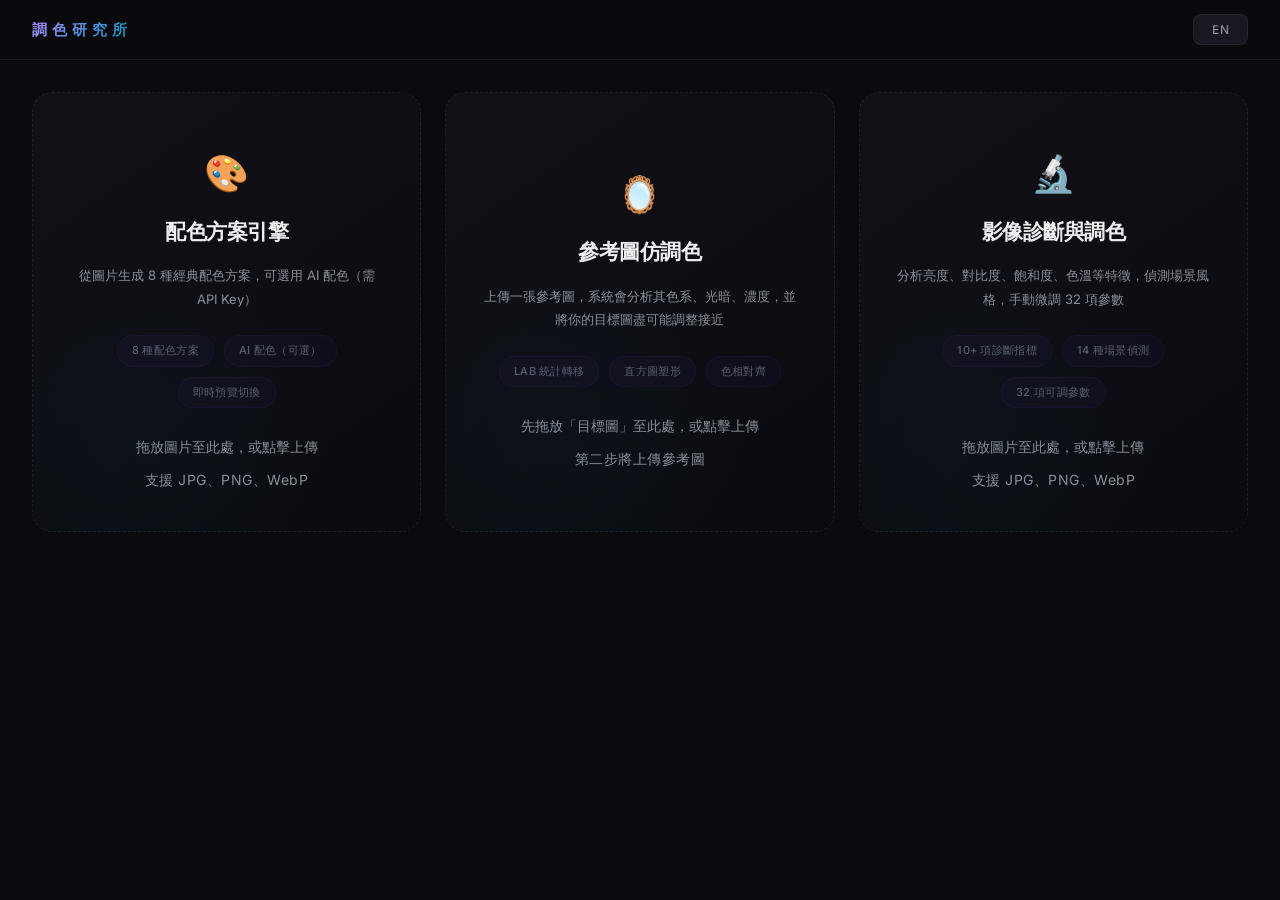
==== commit a04d0664: "Add Reference Match mode for image-to-image color transfer New transfer.js engine performs LAB stati" ====
--- a/index.html
+++ b/index.html
@@ -4,7 +4,7 @@
   <meta charset="UTF-8">
   <meta name="viewport" content="width=device-width, initial-scale=1.0">
   <title>ToneLab</title>
-  <link rel="stylesheet" href="css/style.css?v=16">
+  <link rel="stylesheet" href="css/style.css?v=17">
 </head>
 <body>
 
@@ -43,6 +43,23 @@
       </div>
     </div>
 
+    <div id="drop-zone-transfer" class="drop-zone-card drop-zone-card-transfer" data-mode="transfer">
+      <div class="drop-card-header">
+        <span class="drop-card-icon">🪞</span>
+        <h2 id="landing-transfer-title" class="drop-card-title">參考圖仿調色</h2>
+      </div>
+      <p id="landing-transfer-desc" class="drop-card-desc">上傳一張參考圖，系統會分析其色系、光暗、濃度，並將你的目標圖盡可能調整接近</p>
+      <div class="drop-card-features">
+        <span id="landing-transfer-f1">LAB 統計轉移</span>
+        <span id="landing-transfer-f2">直方圖塑形</span>
+        <span id="landing-transfer-f3">色相對齊</span>
+      </div>
+      <div class="drop-card-action">
+        <p id="drop-text-transfer">先拖放「目標圖」至此處，或點擊上傳</p>
+        <p class="drop-hint" id="drop-hint-transfer">第二步將上傳參考圖</p>
+      </div>
+    </div>
+
     <div id="drop-zone" class="drop-zone-card" data-mode="tonelab">
       <div class="drop-card-header">
         <span class="drop-card-icon">🔬</span>
@@ -62,6 +79,8 @@
   </div>
   <input type="file" id="file-input" accept="image/*">
   <input type="file" id="file-input-recolor" accept="image/*">
+  <input type="file" id="file-input-transfer-target" accept="image/*">
+  <input type="file" id="file-input-transfer-ref" accept="image/*">
 
   <!-- Processing overlay -->
   <div id="processing-overlay" class="hidden">
@@ -292,6 +311,151 @@
     </div>
   </div>
 
+  <!-- Transfer Workspace (Reference Match — hidden until target+ref loaded) -->
+  <div class="transfer-workspace hidden">
+    <div class="image-panels image-panels-3col">
+      <div class="image-panel transfer-panel-target">
+        <h2 id="transfer-title-target">目標原圖</h2>
+        <div class="canvas-wrap">
+          <canvas id="transfer-target-canvas"></canvas>
+        </div>
+      </div>
+      <div class="image-panel transfer-panel-ref">
+        <h2 id="transfer-title-ref">參考圖</h2>
+        <div class="canvas-wrap" id="transfer-ref-wrap">
+          <canvas id="transfer-ref-canvas"></canvas>
+          <div class="transfer-ref-empty" id="transfer-ref-empty">
+            <p id="transfer-ref-empty-text">拖放參考圖至此處，或點擊上傳</p>
+            <p class="drop-hint" id="transfer-ref-empty-hint">將以參考圖為調色目標</p>
+          </div>
+        </div>
+        <button id="transfer-ref-replace" class="transfer-ref-replace" type="button">更換參考圖</button>
+      </div>
+      <div class="image-panel transfer-panel-result">
+        <div class="recolor-result-header">
+          <h2 id="transfer-title-result">仿調色結果</h2>
+          <button id="transfer-ai-btn" class="ai-recolor-btn" type="button">AI</button>
+        </div>
+        <div class="canvas-wrap recolor-adjusted-wrap" id="transfer-result-wrap">
+          <canvas id="transfer-result-canvas"></canvas>
+          <div id="transfer-ai-compare-container" class="ai-compare-container hidden">
+            <canvas id="transfer-ai-canvas"></canvas>
+            <div id="transfer-ai-compare-divider" class="ai-compare-divider">
+              <div class="ai-compare-handle">
+                <span class="ai-compare-arrow">&lsaquo;</span>
+                <span class="ai-compare-arrow">&rsaquo;</span>
+              </div>
+            </div>
+            <span class="ai-compare-label ai-compare-label-left" id="transfer-ai-compare-label-left">演算法</span>
+            <span class="ai-compare-label ai-compare-label-right" id="transfer-ai-compare-label-right">AI</span>
+          </div>
+        </div>
+      </div>
+    </div>
+
+    <!-- Reference profile summary -->
+    <div class="section-title" id="transfer-title-summary">參考圖摘要</div>
+    <div id="transfer-ref-summary" class="transfer-ref-summary"></div>
+
+    <!-- Controls -->
+    <div class="section-title" id="transfer-title-controls">仿調色控制</div>
+    <div class="recolor-controls-panel transfer-controls-panel" id="transfer-controls-panel">
+      <div class="recolor-control-group">
+        <div class="recolor-control-header">
+          <label class="recolor-control-label" id="transfer-strength-overall-label">整體強度</label>
+          <span class="recolor-control-value" id="transfer-strength-overall-value">100%</span>
+        </div>
+        <input type="range" id="transfer-strength-overall" class="recolor-slider" min="0" max="100" value="100" step="1">
+      </div>
+      <div class="recolor-control-group">
+        <div class="recolor-control-header">
+          <label class="recolor-control-label" id="transfer-strength-lum-label">光暗匹配</label>
+          <span class="recolor-control-value" id="transfer-strength-lum-value">80%</span>
+        </div>
+        <input type="range" id="transfer-strength-lum" class="recolor-slider" min="0" max="100" value="80" step="1">
+      </div>
+      <div class="recolor-control-group">
+        <div class="recolor-control-header">
+          <label class="recolor-control-label" id="transfer-strength-color-label">色彩匹配</label>
+          <span class="recolor-control-value" id="transfer-strength-color-value">80%</span>
+        </div>
+        <input type="range" id="transfer-strength-color" class="recolor-slider" min="0" max="100" value="80" step="1">
+      </div>
+      <div class="recolor-control-group">
+        <div class="recolor-control-header">
+          <label class="recolor-control-label" id="transfer-strength-hue-label">色相對齊</label>
+          <span class="recolor-control-value" id="transfer-strength-hue-value">60%</span>
+        </div>
+        <input type="range" id="transfer-strength-hue" class="recolor-slider" min="0" max="100" value="60" step="1">
+      </div>
+      <div class="recolor-control-group">
+        <div class="recolor-control-header">
+          <label class="recolor-control-label" id="transfer-strength-hist-label">直方圖塑形</label>
+          <span class="recolor-control-value" id="transfer-strength-hist-value">30%</span>
+        </div>
+        <input type="range" id="transfer-strength-hist" class="recolor-slider" min="0" max="100" value="30" step="1">
+      </div>
+      <div class="recolor-control-group">
+        <div class="recolor-control-header">
+          <label class="recolor-control-label" id="transfer-strength-skin-label">膚色保護</label>
+          <span class="recolor-control-value" id="transfer-strength-skin-value">50%</span>
+        </div>
+        <input type="range" id="transfer-strength-skin" class="recolor-slider" min="0" max="100" value="50" step="1">
+      </div>
+      <div class="recolor-control-group">
+        <div class="recolor-control-header">
+          <label class="recolor-control-label" id="transfer-strength-detail-label">保留目標細節</label>
+          <span class="recolor-control-value" id="transfer-strength-detail-value">0%</span>
+        </div>
+        <input type="range" id="transfer-strength-detail" class="recolor-slider" min="0" max="100" value="0" step="1">
+      </div>
+    </div>
+
+    <!-- Collapsible advanced analysis -->
+    <button id="transfer-analysis-toggle" class="recolor-analysis-toggle" type="button">
+      <span id="transfer-analysis-toggle-text">進階分析</span>
+      <span class="recolor-analysis-toggle-arrow">&#9660;</span>
+    </button>
+    <div id="transfer-analysis-collapsible" class="recolor-analysis-collapsible collapsed">
+      <div class="section-title" id="transfer-title-ref-scenes">參考圖場景偵測</div>
+      <div id="transfer-ref-scenes-panel" class="scenes-row"></div>
+
+      <div class="section-title" id="transfer-title-diagnosis">三方診斷對照</div>
+      <div class="diagnosis-panels diagnosis-panels-3col">
+        <div class="diagnosis-column">
+          <h3 class="diag-column-title" id="transfer-diag-title-target">目標</h3>
+          <div id="transfer-diag-target"></div>
+        </div>
+        <div class="diagnosis-column">
+          <h3 class="diag-column-title" id="transfer-diag-title-ref">參考</h3>
+          <div id="transfer-diag-ref"></div>
+        </div>
+        <div class="diagnosis-column">
+          <h3 class="diag-column-title" id="transfer-diag-title-result">結果</h3>
+          <div id="transfer-diag-result"></div>
+        </div>
+      </div>
+
+      <div class="section-title" id="transfer-title-palette-compare">主色盤對照</div>
+      <div class="recolor-palette-comparison transfer-palette-comparison">
+        <div class="recolor-palette-group">
+          <span class="diag-label" id="transfer-palette-target-label">目標</span>
+          <div id="transfer-palette-target" class="color-swatches"></div>
+        </div>
+        <div class="recolor-palette-arrow">→</div>
+        <div class="recolor-palette-group">
+          <span class="diag-label" id="transfer-palette-ref-label">參考</span>
+          <div id="transfer-palette-ref" class="color-swatches"></div>
+        </div>
+        <div class="recolor-palette-arrow">⇒</div>
+        <div class="recolor-palette-group">
+          <span class="diag-label" id="transfer-palette-result-label">結果</span>
+          <div id="transfer-palette-result" class="color-swatches"></div>
+        </div>
+      </div>
+    </div>
+  </div>
+
   <!-- API Key Modal -->
   <div id="api-key-modal" class="modal-overlay hidden">
     <div class="modal-dialog">
@@ -322,12 +486,13 @@
   <!-- Scripts: loaded in dependency order -->
   <script src="js/color.js?v=13"></script>
   <script src="js/stats.js?v=13"></script>
-  <script src="js/lang.js?v=17"></script>
+  <script src="js/lang.js?v=18"></script>
   <script src="js/analyzer.js?v=13"></script>
   <script src="js/scene.js?v=13"></script>
   <script src="js/strategy.js?v=13"></script>
   <script src="js/adjuster.js?v=13"></script>
-  <script src="js/recolor.js?v=18"></script>
-  <script src="js/main.js?v=16"></script>
+  <script src="js/recolor.js?v=19"></script>
+  <script src="js/transfer.js?v=1"></script>
+  <script src="js/main.js?v=19"></script>
 </body>
 </html>
--- a/css/style.css
+++ b/css/style.css
@@ -538,10 +538,18 @@
 
 .landing {
   display: grid;
-  grid-template-columns: 1fr 1fr;
+  grid-template-columns: 1fr 1fr 1fr;
   gap: 24px;
   margin: 32px;
   min-height: 440px;
+}
+
+@media (max-width: 1180px) {
+  .landing {
+    grid-template-columns: 1fr;
+    max-width: 640px;
+    margin: 32px auto;
+  }
 }
 
 .drop-zone-card {
@@ -666,7 +674,9 @@
 }
 
 #file-input,
-#file-input-recolor {
+#file-input-recolor,
+#file-input-transfer-target,
+#file-input-transfer-ref {
   display: none;
 }
 
@@ -2267,6 +2277,127 @@
   pointer-events: none;
 }
 
+/* --- Transfer (Reference Match) Workspace --- */
+
+.transfer-workspace {
+  padding: 20px 28px 40px;
+  max-width: 1700px;
+  margin: 0 auto;
+}
+
+.image-panels-3col {
+  grid-template-columns: 1fr 1fr 1fr;
+}
+
+.diagnosis-panels-3col {
+  grid-template-columns: 1fr 1fr 1fr;
+}
+
+.transfer-panel-ref .canvas-wrap {
+  position: relative;
+  min-height: 200px;
+}
+
+.transfer-ref-empty {
+  position: absolute;
+  inset: 0;
+  display: flex;
+  flex-direction: column;
+  align-items: center;
+  justify-content: center;
+  border: 1.5px dashed rgba(255, 255, 255, 0.10);
+  border-radius: var(--radius-md);
+  background: rgba(255, 255, 255, 0.015);
+  cursor: pointer;
+  transition: all var(--transition-med);
+  text-align: center;
+  padding: 16px;
+}
+
+.transfer-ref-empty:hover,
+.transfer-panel-ref.drag-over .transfer-ref-empty {
+  border-color: rgba(124, 58, 237, 0.35);
+  background: rgba(124, 58, 237, 0.04);
+}
+
+.transfer-ref-empty p {
+  color: var(--text-secondary);
+  font-size: 13px;
+  margin: 0;
+}
+
+.transfer-ref-empty .drop-hint {
+  margin-top: 8px;
+}
+
+.transfer-ref-replace {
+  margin-top: 8px;
+  align-self: center;
+  padding: 6px 14px;
+  font-size: 11px;
+  background: rgba(255, 255, 255, 0.04);
+  color: var(--text-secondary);
+  border: 1px solid var(--border);
+  border-radius: var(--radius-sm);
+  cursor: pointer;
+  transition: all var(--transition-fast);
+}
+
+.transfer-ref-replace:hover {
+  background: rgba(124, 58, 237, 0.10);
+  color: var(--text-primary);
+  border-color: rgba(124, 58, 237, 0.30);
+}
+
+.transfer-ref-summary {
+  display: grid;
+  grid-template-columns: repeat(auto-fit, minmax(140px, 1fr));
+  gap: 12px;
+  padding: 14px 18px;
+  background: var(--bg-secondary);
+  border: 1px solid var(--border);
+  border-radius: var(--radius-md);
+  margin-bottom: 8px;
+}
+
+.transfer-ref-summary-item {
+  display: flex;
+  flex-direction: column;
+  gap: 4px;
+}
+
+.transfer-ref-summary-item .label {
+  font-size: 11px;
+  color: var(--text-dim);
+  letter-spacing: 0.4px;
+  text-transform: uppercase;
+}
+
+.transfer-ref-summary-item .value {
+  font-size: 14px;
+  color: var(--text-primary);
+  font-weight: 600;
+  font-variant-numeric: tabular-nums;
+}
+
+.transfer-ref-summary-palette {
+  grid-column: 1 / -1;
+  display: flex;
+  flex-direction: column;
+  gap: 6px;
+  margin-top: 4px;
+}
+
+.transfer-controls-panel {
+  display: grid;
+  grid-template-columns: repeat(auto-fit, minmax(220px, 1fr));
+  gap: 18px 28px;
+}
+
+.transfer-palette-comparison {
+  flex-wrap: wrap;
+}
+
 /* --- Responsive --- */
 
 @media (max-width: 900px) {
@@ -2298,6 +2429,20 @@
     grid-template-columns: 1fr;
     margin: 20px 16px;
     gap: 16px;
+  }
+
+  .image-panels-3col,
+  .diagnosis-panels-3col {
+    grid-template-columns: 1fr;
+  }
+
+  .transfer-workspace {
+    padding: 16px 16px 32px;
+  }
+
+  .transfer-controls-panel {
+    grid-template-columns: 1fr;
+    gap: 14px;
   }
 
   header {
